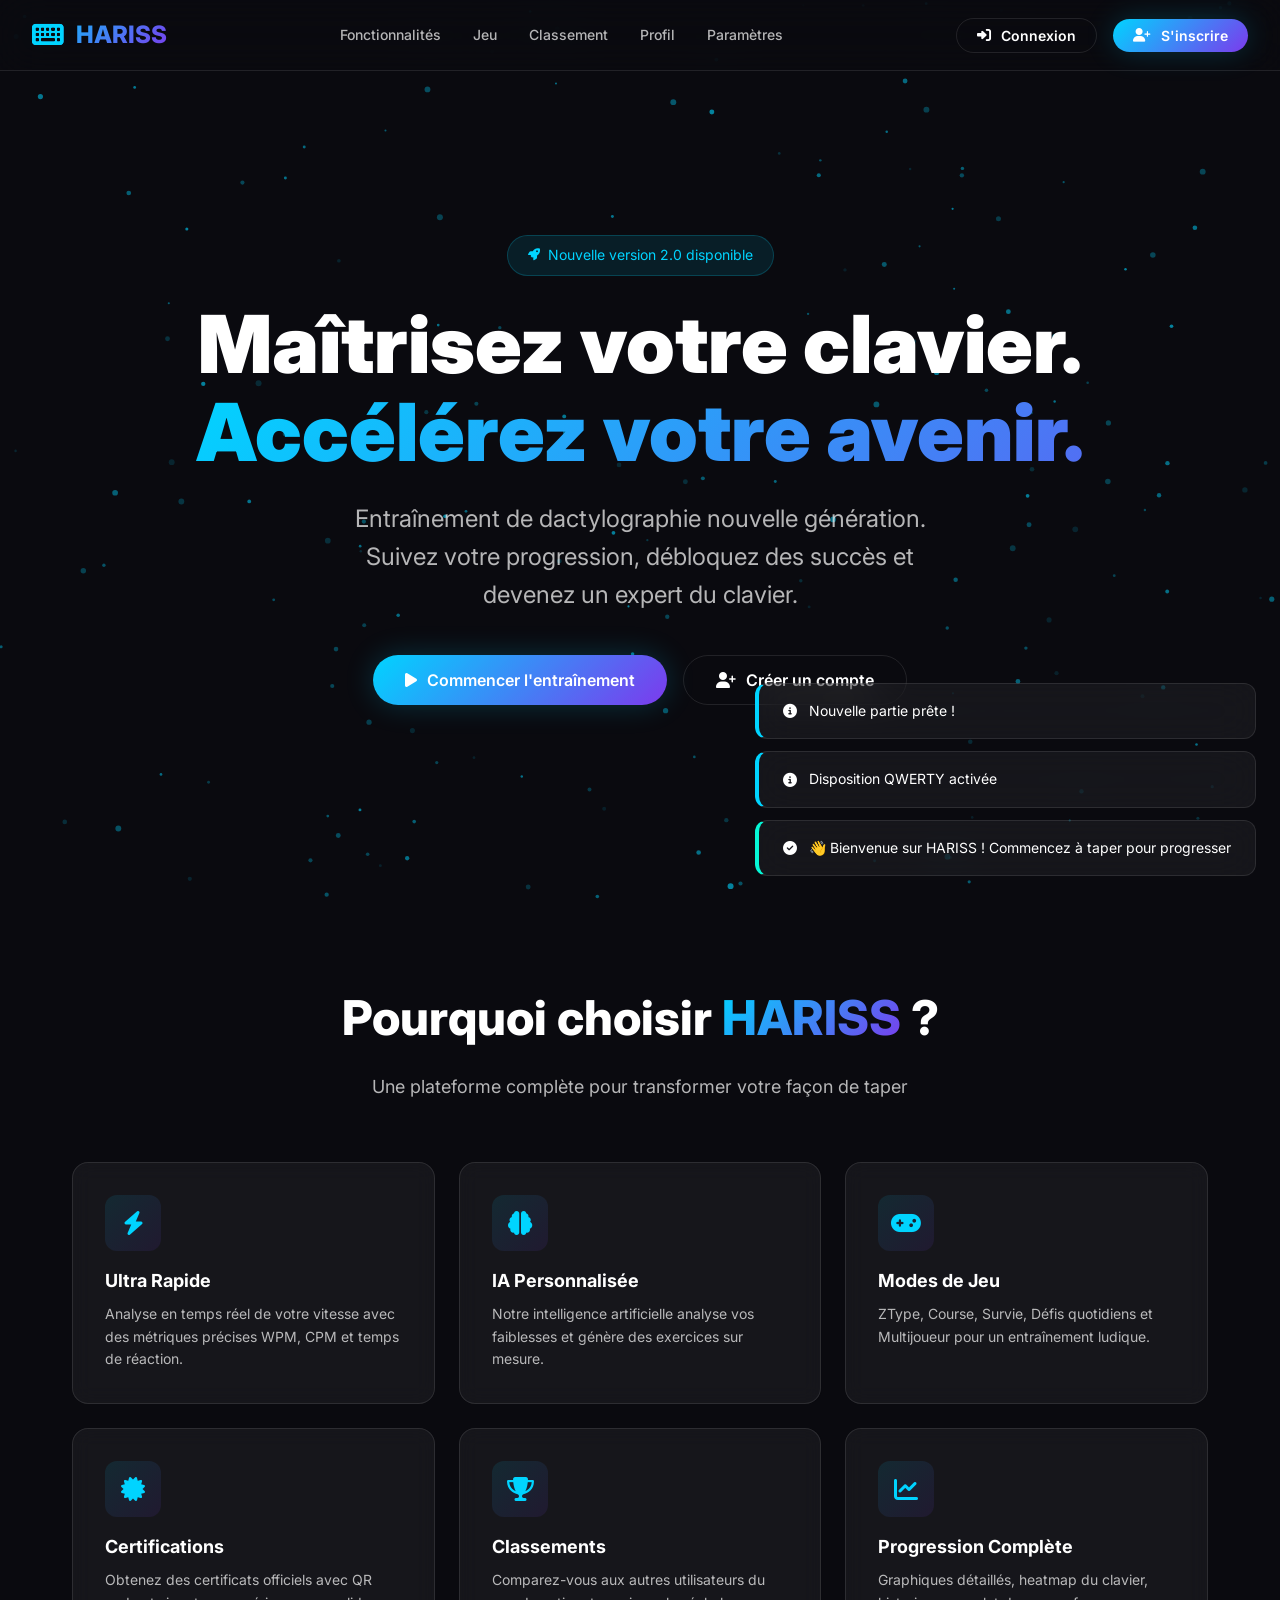
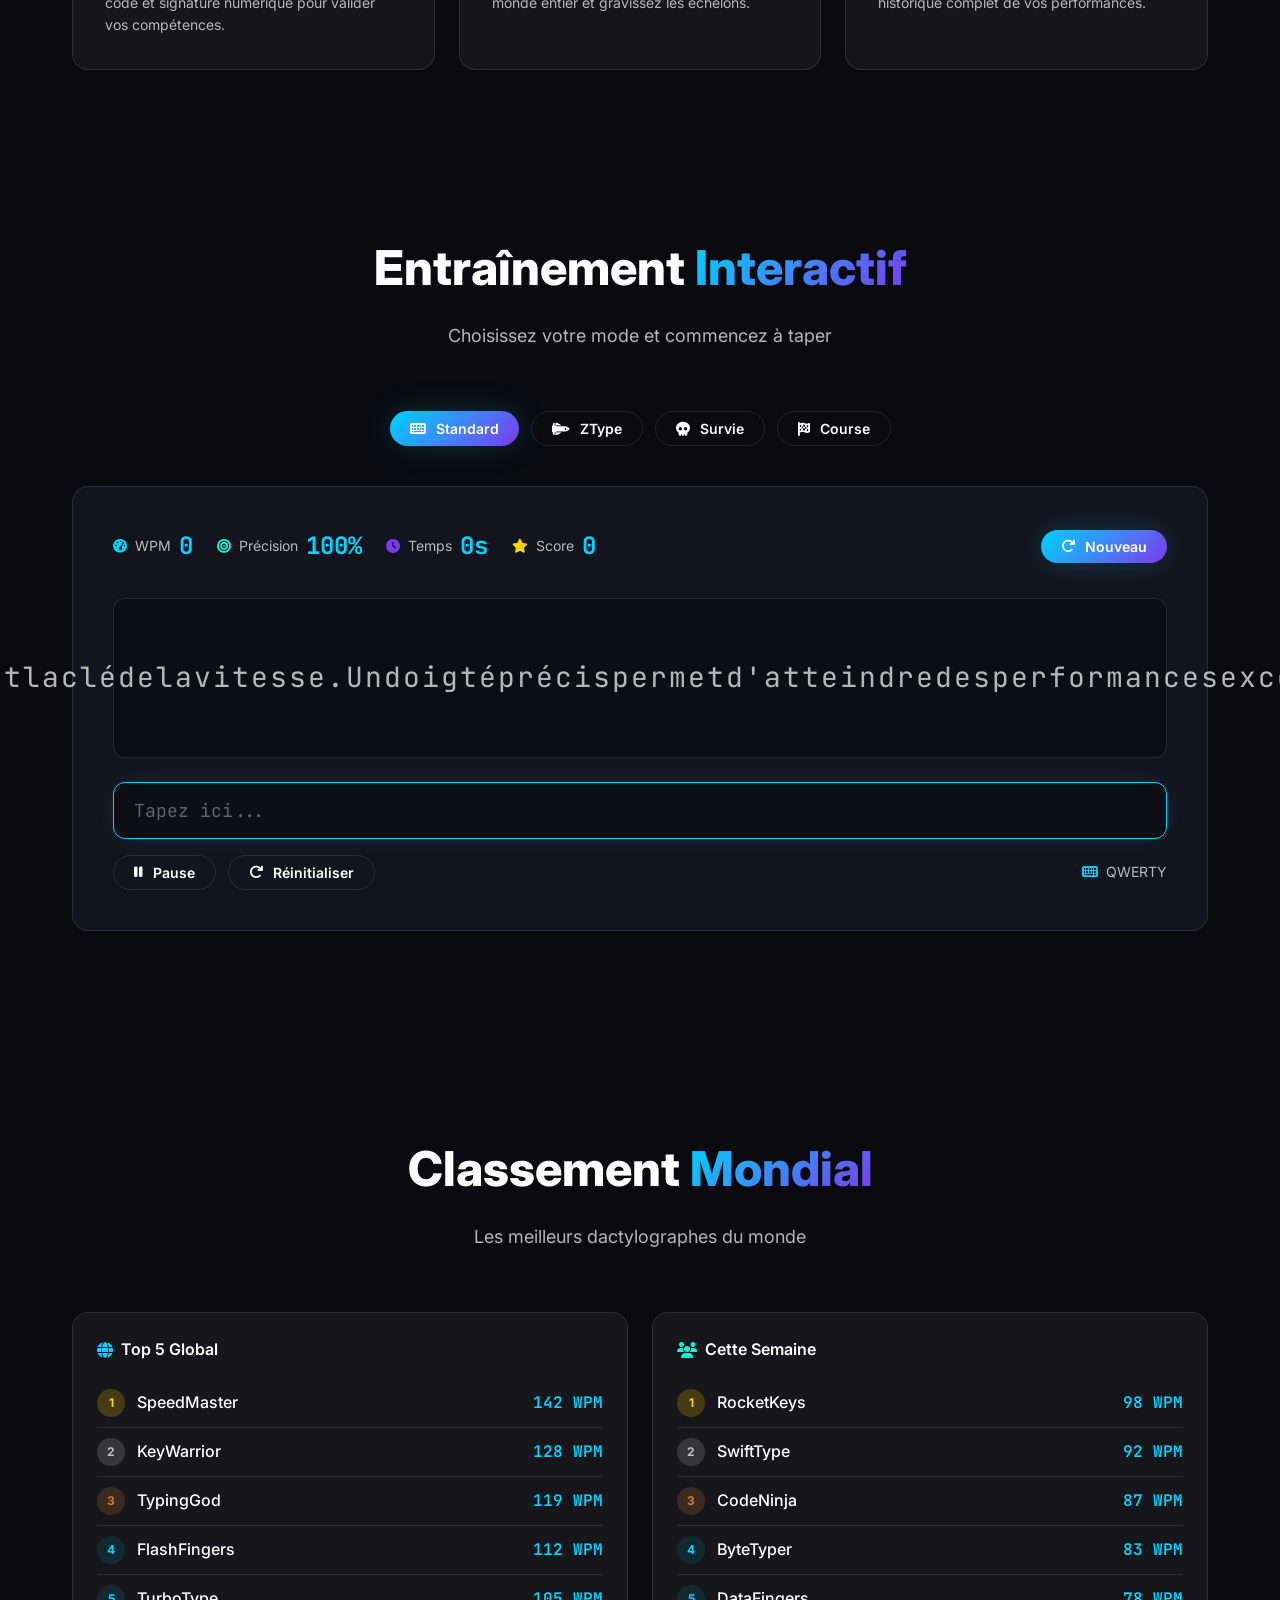
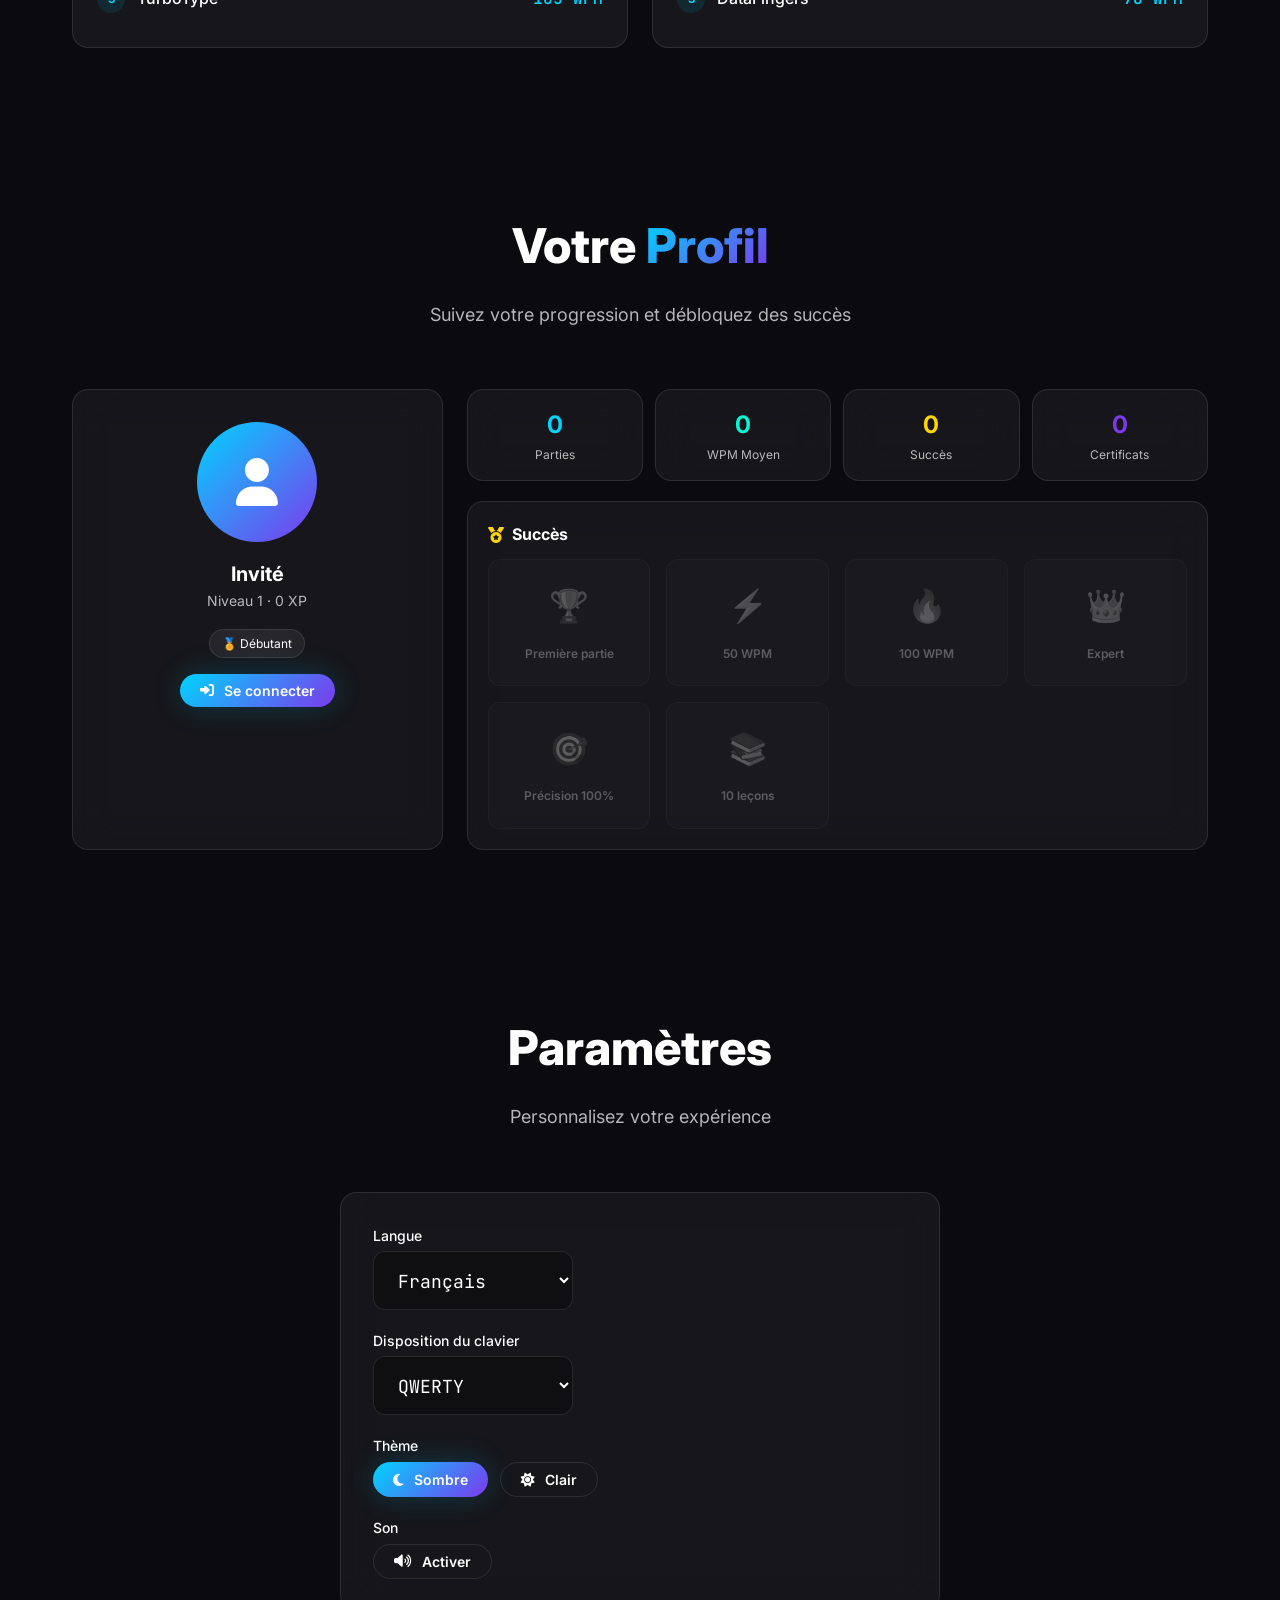
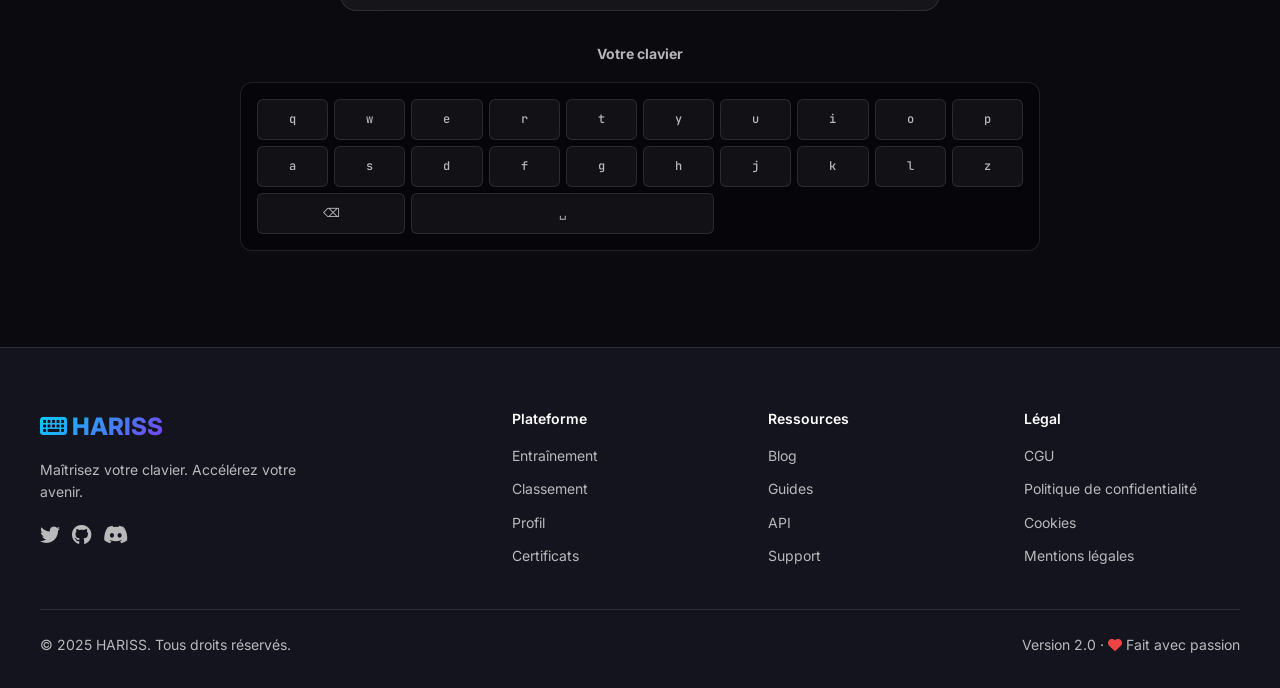
==== index.html @ 57924453 "ajout de mon site" ====
<!DOCTYPE html>
<html lang="fr">
<head>
    <meta charset="UTF-8">
    <meta name="viewport" content="width=device-width, initial-scale=1.0">
    <title>HARISS - Maîtrisez votre clavier</title>

    <!-- Google Fonts -->
    <link rel="preconnect" href="https://fonts.googleapis.com">
    <link rel="preconnect" href="https://fonts.gstatic.com" crossorigin>
    <link href="https://fonts.googleapis.com/css2?family=Inter:wght@300;400;500;600;700;800;900&family=JetBrains+Mono:wght@400;500;600;700&display=swap" rel="stylesheet">

    <!-- Font Awesome -->
    <link rel="stylesheet" href="https://cdnjs.cloudflare.com/ajax/libs/font-awesome/6.5.1/css/all.min.css">

    <style>
        /* ===== CSS VARIABLES ===== */
        :root {
            --primary: #00d4ff;
            --secondary: #7c3aed;
            --accent: #06f7d6;
            --bg-primary: #0a0a0f;
            --bg-secondary: #14141e;
            --bg-glass: rgba(255, 255, 255, 0.05);
            --text-primary: #ffffff;
            --text-secondary: rgba(255, 255, 255, 0.7);
            --border-glass: rgba(255, 255, 255, 0.1);
            --shadow-glow: 0 0 40px rgba(0, 212, 255, 0.15);
            --radius: 16px;
            --transition: all 0.3s cubic-bezier(0.4, 0, 0.2, 1);
        }

        /* ===== RESET & BASE ===== */
        * {
            margin: 0;
            padding: 0;
            box-sizing: border-box;
        }

        html {
            scroll-behavior: smooth;
        }

        body {
            font-family: 'Inter', -apple-system, BlinkMacSystemFont, sans-serif;
            background: var(--bg-primary);
            color: var(--text-primary);
            line-height: 1.6;
            overflow-x: hidden;
            min-height: 100vh;
        }

        ::-webkit-scrollbar {
            width: 8px;
            height: 8px;
        }

        ::-webkit-scrollbar-track {
            background: var(--bg-secondary);
        }

        ::-webkit-scrollbar-thumb {
            background: var(--primary);
            border-radius: 10px;
        }

        ::-webkit-scrollbar-thumb:hover {
            background: var(--secondary);
        }

        a {
            text-decoration: none;
            color: inherit;
        }

        button {
            cursor: pointer;
            font-family: inherit;
            border: none;
            outline: none;
        }

        /* ===== GLASSMORPHISM UTILITY ===== */
        .glass {
            background: var(--bg-glass);
            backdrop-filter: blur(20px);
            -webkit-backdrop-filter: blur(20px);
            border: 1px solid var(--border-glass);
            border-radius: var(--radius);
        }

        .glass-dark {
            background: rgba(10, 10, 15, 0.8);
            backdrop-filter: blur(20px);
            -webkit-backdrop-filter: blur(20px);
            border: 1px solid var(--border-glass);
            border-radius: var(--radius);
        }

        /* ===== BUTTONS ===== */
        .btn-primary {
            display: inline-flex;
            align-items: center;
            gap: 10px;
            padding: 14px 32px;
            background: linear-gradient(135deg, var(--primary), var(--secondary));
            color: white;
            border-radius: 50px;
            font-weight: 600;
            font-size: 16px;
            transition: var(--transition);
            box-shadow: 0 0 30px rgba(0, 212, 255, 0.2);
            position: relative;
            overflow: hidden;
        }

        .btn-primary:hover {
            transform: translateY(-2px) scale(1.02);
            box-shadow: 0 0 50px rgba(0, 212, 255, 0.4);
        }

        .btn-primary::before {
            content: '';
            position: absolute;
            top: 0;
            left: -100%;
            width: 100%;
            height: 100%;
            background: linear-gradient(90deg, transparent, rgba(255, 255, 255, 0.2), transparent);
            transition: 0.5s;
        }

        .btn-primary:hover::before {
            left: 100%;
        }

        .btn-secondary {
            display: inline-flex;
            align-items: center;
            gap: 10px;
            padding: 14px 32px;
            background: transparent;
            color: var(--text-primary);
            border: 1px solid var(--border-glass);
            border-radius: 50px;
            font-weight: 600;
            font-size: 16px;
            transition: var(--transition);
        }

        .btn-secondary:hover {
            background: var(--bg-glass);
            border-color: var(--primary);
            transform: translateY(-2px);
        }

        .btn-small {
            padding: 8px 20px;
            font-size: 14px;
        }

        /* ===== NAVIGATION ===== */
        .navbar {
            position: fixed;
            top: 0;
            left: 0;
            right: 0;
            z-index: 1000;
            padding: 16px 32px;
            background: rgba(10, 10, 15, 0.8);
            backdrop-filter: blur(20px);
            border-bottom: 1px solid var(--border-glass);
            display: flex;
            justify-content: space-between;
            align-items: center;
            transition: var(--transition);
        }

        .navbar.scrolled {
            background: rgba(10, 10, 15, 0.95);
        }

        .nav-logo {
            display: flex;
            align-items: center;
            gap: 12px;
            font-size: 24px;
            font-weight: 800;
            background: linear-gradient(135deg, var(--primary), var(--secondary));
            -webkit-background-clip: text;
            -webkit-text-fill-color: transparent;
        }

        .nav-logo i {
            font-size: 28px;
            -webkit-text-fill-color: var(--primary);
        }

        .nav-links {
            display: flex;
            align-items: center;
            gap: 32px;
            list-style: none;
        }

        .nav-links a {
            color: var(--text-secondary);
            font-weight: 500;
            font-size: 14px;
            transition: var(--transition);
            position: relative;
        }

        .nav-links a:hover {
            color: var(--text-primary);
        }

        .nav-links a::after {
            content: '';
            position: absolute;
            bottom: -4px;
            left: 0;
            width: 0;
            height: 2px;
            background: linear-gradient(90deg, var(--primary), var(--secondary));
            transition: var(--transition);
        }

        .nav-links a:hover::after {
            width: 100%;
        }

        .nav-actions {
            display: flex;
            align-items: center;
            gap: 16px;
        }

        .nav-toggle {
            display: none;
            background: none;
            color: var(--text-primary);
            font-size: 24px;
        }

        /* ===== HERO SECTION ===== */
        .hero {
            min-height: 100vh;
            display: flex;
            align-items: center;
            justify-content: center;
            padding: 120px 32px 80px;
            position: relative;
            overflow: hidden;
        }

        /* Particle Canvas */
        #particleCanvas {
            position: absolute;
            top: 0;
            left: 0;
            width: 100%;
            height: 100%;
            z-index: 0;
            pointer-events: none;
        }

        .hero-content {
            position: relative;
            z-index: 1;
            text-align: center;
            max-width: 900px;
        }

        .hero-badge {
            display: inline-flex;
            align-items: center;
            gap: 8px;
            padding: 8px 20px;
            background: rgba(0, 212, 255, 0.1);
            border: 1px solid rgba(0, 212, 255, 0.2);
            border-radius: 50px;
            font-size: 14px;
            color: var(--primary);
            margin-bottom: 24px;
            animation: fadeInUp 0.8s ease;
        }

        .hero-badge i {
            font-size: 12px;
        }

        .hero-title {
            font-size: clamp(48px, 8vw, 80px);
            font-weight: 900;
            line-height: 1.1;
            margin-bottom: 24px;
            animation: fadeInUp 0.8s ease 0.1s both;
        }

        .hero-title .gradient-text {
            background: linear-gradient(135deg, var(--primary), var(--secondary), var(--accent));
            -webkit-background-clip: text;
            -webkit-text-fill-color: transparent;
            background-size: 300% 300%;
            animation: gradientMove 4s ease infinite;
        }

        .hero-subtitle {
            font-size: clamp(18px, 2vw, 24px);
            color: var(--text-secondary);
            margin-bottom: 40px;
            animation: fadeInUp 0.8s ease 0.2s both;
            max-width: 600px;
            margin-left: auto;
            margin-right: auto;
        }

        .hero-actions {
            display: flex;
            justify-content: center;
            gap: 16px;
            flex-wrap: wrap;
            animation: fadeInUp 0.8s ease 0.3s both;
        }

        /* ===== FEATURES ===== */
        .section {
            padding: 80px 32px;
            max-width: 1200px;
            margin: 0 auto;
        }

        .section-header {
            text-align: center;
            margin-bottom: 60px;
        }

        .section-header h2 {
            font-size: clamp(32px, 4vw, 48px);
            font-weight: 800;
            margin-bottom: 16px;
        }

        .section-header p {
            color: var(--text-secondary);
            font-size: 18px;
            max-width: 600px;
            margin: 0 auto;
        }

        .features-grid {
            display: grid;
            grid-template-columns: repeat(auto-fit, minmax(280px, 1fr));
            gap: 24px;
        }

        .feature-card {
            padding: 32px;
            background: var(--bg-glass);
            backdrop-filter: blur(10px);
            border: 1px solid var(--border-glass);
            border-radius: var(--radius);
            transition: var(--transition);
            position: relative;
            overflow: hidden;
        }

        .feature-card:hover {
            transform: translateY(-8px);
            border-color: var(--primary);
            box-shadow: var(--shadow-glow);
        }

        .feature-card::before {
            content: '';
            position: absolute;
            top: 0;
            left: 0;
            right: 0;
            bottom: 0;
            background: radial-gradient(circle at var(--mouse-x, 50%) var(--mouse-y, 50%), rgba(0, 212, 255, 0.05), transparent 60%);
            opacity: 0;
            transition: opacity 0.5s;
            pointer-events: none;
        }

        .feature-card:hover::before {
            opacity: 1;
        }

        .feature-icon {
            width: 56px;
            height: 56px;
            border-radius: 12px;
            display: flex;
            align-items: center;
            justify-content: center;
            font-size: 24px;
            margin-bottom: 16px;
            background: linear-gradient(135deg, rgba(0, 212, 255, 0.1), rgba(124, 58, 237, 0.1));
            color: var(--primary);
        }

        .feature-card h3 {
            font-size: 18px;
            font-weight: 700;
            margin-bottom: 8px;
        }

        .feature-card p {
            color: var(--text-secondary);
            font-size: 14px;
        }

        /* ===== TYPING GAME ===== */
        .game-container {
            background: var(--bg-secondary);
            border-radius: var(--radius);
            border: 1px solid var(--border-glass);
            padding: 40px;
            margin: 40px 0;
        }

        .game-header {
            display: flex;
            justify-content: space-between;
            align-items: center;
            margin-bottom: 32px;
            flex-wrap: wrap;
            gap: 16px;
        }

        .game-stats {
            display: flex;
            gap: 24px;
            flex-wrap: wrap;
        }

        .game-stat {
            display: flex;
            align-items: center;
            gap: 8px;
            font-size: 14px;
            color: var(--text-secondary);
        }

        .game-stat strong {
            color: var(--text-primary);
            font-size: 20px;
            font-weight: 700;
        }

        .game-stat .stat-value {
            font-family: 'JetBrains Mono', monospace;
            font-size: 24px;
            font-weight: 700;
            color: var(--primary);
        }

        .game-display {
            background: rgba(0, 0, 0, 0.3);
            border-radius: 12px;
            padding: 32px;
            min-height: 160px;
            display: flex;
            align-items: center;
            justify-content: center;
            position: relative;
            margin-bottom: 24px;
            font-family: 'JetBrains Mono', monospace;
            font-size: 28px;
            line-height: 1.8;
            letter-spacing: 2px;
            border: 1px solid var(--border-glass);
        }

        .game-display .char {
            transition: all 0.1s ease;
        }

        .game-display .char.correct {
            color: var(--accent);
        }

        .game-display .char.incorrect {
            color: #ef4444;
            background: rgba(239, 68, 68, 0.2);
            border-radius: 4px;
        }

        .game-display .char.current {
            color: var(--primary);
            border-bottom: 2px solid var(--primary);
            animation: blink 1s infinite;
        }

        .game-display .char.pending {
            color: var(--text-secondary);
        }

        .game-input {
            width: 100%;
            padding: 16px 20px;
            background: rgba(0, 0, 0, 0.3);
            border: 1px solid var(--border-glass);
            border-radius: 12px;
            color: var(--text-primary);
            font-family: 'JetBrains Mono', monospace;
            font-size: 18px;
            outline: none;
            transition: var(--transition);
        }

        .game-input:focus {
            border-color: var(--primary);
            box-shadow: 0 0 30px rgba(0, 212, 255, 0.1);
        }

        .game-input::placeholder {
            color: var(--text-secondary);
            opacity: 0.5;
        }

        .game-controls {
            display: flex;
            gap: 12px;
            margin-top: 16px;
            flex-wrap: wrap;
        }

        /* ===== ZTYPE MODE ===== */
        .ztype-canvas-wrapper {
            position: relative;
            border-radius: var(--radius);
            overflow: hidden;
            background: rgba(0, 0, 0, 0.3);
            border: 1px solid var(--border-glass);
            height: 400px;
        }

        #ztypeCanvas {
            width: 100%;
            height: 100%;
            display: block;
        }

        .ztype-hud {
            position: absolute;
            top: 16px;
            left: 16px;
            right: 16px;
            display: flex;
            justify-content: space-between;
            pointer-events: none;
            z-index: 10;
        }

        .ztype-hud-item {
            background: rgba(0, 0, 0, 0.6);
            backdrop-filter: blur(10px);
            padding: 8px 16px;
            border-radius: 8px;
            font-size: 14px;
            font-weight: 600;
            border: 1px solid var(--border-glass);
        }

        .ztype-hud-item i {
            margin-right: 8px;
            color: var(--primary);
        }

        /* ===== LEADERBOARD ===== */
        .leaderboard {
            display: grid;
            grid-template-columns: 1fr 1fr;
            gap: 24px;
        }

        @media (max-width: 768px) {
            .leaderboard {
                grid-template-columns: 1fr;
            }
        }

        .leaderboard-card {
            padding: 24px;
            background: var(--bg-glass);
            border: 1px solid var(--border-glass);
            border-radius: var(--radius);
        }

        .leaderboard-card h3 {
            font-size: 16px;
            font-weight: 600;
            margin-bottom: 16px;
            display: flex;
            align-items: center;
            gap: 8px;
        }

        .leaderboard-item {
            display: flex;
            align-items: center;
            gap: 12px;
            padding: 10px 0;
            border-bottom: 1px solid var(--border-glass);
        }

        .leaderboard-item:last-child {
            border-bottom: none;
        }

        .leaderboard-rank {
            width: 28px;
            height: 28px;
            border-radius: 50%;
            display: flex;
            align-items: center;
            justify-content: center;
            font-size: 12px;
            font-weight: 700;
            background: rgba(0, 212, 255, 0.1);
            color: var(--primary);
        }

        .leaderboard-rank.gold {
            background: rgba(255, 215, 0, 0.2);
            color: #ffd700;
        }

        .leaderboard-rank.silver {
            background: rgba(192, 192, 192, 0.2);
            color: #c0c0c0;
        }

        .leaderboard-rank.bronze {
            background: rgba(205, 127, 50, 0.2);
            color: #cd7f32;
        }

        .leaderboard-name {
            flex: 1;
            font-weight: 500;
        }

        .leaderboard-score {
            font-family: 'JetBrains Mono', monospace;
            color: var(--primary);
            font-weight: 600;
        }

        /* ===== PROGRESS ===== */
        .progress-ring {
            width: 120px;
            height: 120px;
            border-radius: 50%;
            position: relative;
            display: flex;
            align-items: center;
            justify-content: center;
        }

        .progress-ring svg {
            transform: rotate(-90deg);
        }

        .progress-ring circle {
            fill: none;
            stroke-width: 8;
            stroke-linecap: round;
        }

        .progress-ring .bg {
            stroke: var(--bg-glass);
        }

        .progress-ring .progress {
            stroke: url(#gradient);
            stroke-dasharray: 314;
            stroke-dashoffset: 314;
            transition: stroke-dashoffset 1s ease;
        }

        .progress-ring .center-text {
            position: absolute;
            font-size: 24px;
            font-weight: 700;
        }

        /* ===== ACHIEVEMENTS ===== */
        .achievements-grid {
            display: grid;
            grid-template-columns: repeat(auto-fill, minmax(140px, 1fr));
            gap: 16px;
        }

        .achievement {
            padding: 20px;
            text-align: center;
            background: var(--bg-glass);
            border: 1px solid var(--border-glass);
            border-radius: 12px;
            transition: var(--transition);
        }

        .achievement:hover {
            transform: scale(1.05);
            border-color: var(--primary);
        }

        .achievement .icon {
            font-size: 32px;
            margin-bottom: 8px;
            display: block;
        }

        .achievement .name {
            font-size: 12px;
            font-weight: 600;
        }

        .achievement.locked {
            opacity: 0.3;
            filter: grayscale(1);
        }

        /* ===== FOOTER ===== */
        .footer {
            padding: 60px 32px 32px;
            border-top: 1px solid var(--border-glass);
            background: var(--bg-secondary);
        }

        .footer-content {
            max-width: 1200px;
            margin: 0 auto;
            display: grid;
            grid-template-columns: 2fr 1fr 1fr 1fr;
            gap: 40px;
        }

        .footer-brand .logo {
            font-size: 24px;
            font-weight: 800;
            background: linear-gradient(135deg, var(--primary), var(--secondary));
            -webkit-background-clip: text;
            -webkit-text-fill-color: transparent;
            display: inline-block;
            margin-bottom: 12px;
        }

        .footer-brand p {
            color: var(--text-secondary);
            font-size: 14px;
            max-width: 300px;
        }

        .footer-links h4 {
            font-size: 14px;
            font-weight: 600;
            margin-bottom: 12px;
        }

        .footer-links ul {
            list-style: none;
        }

        .footer-links ul li {
            margin-bottom: 8px;
        }

        .footer-links ul li a {
            color: var(--text-secondary);
            font-size: 14px;
            transition: var(--transition);
        }

        .footer-links ul li a:hover {
            color: var(--text-primary);
        }

        .footer-bottom {
            max-width: 1200px;
            margin: 32px auto 0;
            padding-top: 24px;
            border-top: 1px solid var(--border-glass);
            display: flex;
            justify-content: space-between;
            align-items: center;
            flex-wrap: wrap;
            gap: 16px;
            font-size: 14px;
            color: var(--text-secondary);
        }

        /* ===== TOAST ===== */
        .toast-container {
            position: fixed;
            bottom: 24px;
            right: 24px;
            z-index: 9999;
            display: flex;
            flex-direction: column;
            gap: 12px;
        }

        .toast {
            padding: 16px 24px;
            background: var(--bg-glass);
            backdrop-filter: blur(20px);
            border: 1px solid var(--border-glass);
            border-radius: 12px;
            color: var(--text-primary);
            font-size: 14px;
            animation: slideUp 0.3s ease;
            min-width: 280px;
            display: flex;
            align-items: center;
            gap: 12px;
        }

        .toast.success {
            border-left: 4px solid var(--accent);
        }

        .toast.error {
            border-left: 4px solid #ef4444;
        }

        .toast.info {
            border-left: 4px solid var(--primary);
        }

        /* ===== KEYBOARD ===== */
        .keyboard-visual {
            display: grid;
            grid-template-columns: repeat(10, 1fr);
            gap: 6px;
            max-width: 800px;
            margin: 16px auto;
            padding: 16px;
            background: rgba(0, 0, 0, 0.3);
            border-radius: 12px;
            border: 1px solid var(--border-glass);
        }

        .key {
            padding: 10px 4px;
            text-align: center;
            background: var(--bg-glass);
            border: 1px solid var(--border-glass);
            border-radius: 6px;
            font-size: 12px;
            font-weight: 500;
            transition: var(--transition);
            font-family: 'JetBrains Mono', monospace;
            color: var(--text-secondary);
        }

        .key.active {
            background: rgba(0, 212, 255, 0.2);
            border-color: var(--primary);
            color: var(--text-primary);
            transform: scale(0.95);
        }

        .key.space {
            grid-column: span 4;
        }

        .key.backspace {
            grid-column: span 2;
        }

        /* ===== AUTH MODAL ===== */
        .modal-overlay {
            position: fixed;
            top: 0;
            left: 0;
            right: 0;
            bottom: 0;
            background: rgba(0, 0, 0, 0.8);
            backdrop-filter: blur(10px);
            z-index: 999;
            display: none;
            align-items: center;
            justify-content: center;
            padding: 24px;
        }

        .modal-overlay.active {
            display: flex;
        }

        .modal {
            background: var(--bg-secondary);
            border: 1px solid var(--border-glass);
            border-radius: var(--radius);
            padding: 40px;
            max-width: 440px;
            width: 100%;
            animation: scaleIn 0.3s ease;
        }

        .modal h2 {
            font-size: 24px;
            font-weight: 700;
            margin-bottom: 8px;
        }

        .modal p {
            color: var(--text-secondary);
            font-size: 14px;
            margin-bottom: 24px;
        }

        .modal .form-group {
            margin-bottom: 16px;
        }

        .modal .form-group label {
            display: block;
            font-size: 14px;
            font-weight: 500;
            margin-bottom: 6px;
        }

        .modal .form-group input {
            width: 100%;
            padding: 12px 16px;
            background: rgba(0, 0, 0, 0.3);
            border: 1px solid var(--border-glass);
            border-radius: 8px;
            color: var(--text-primary);
            font-size: 16px;
            transition: var(--transition);
            outline: none;
        }

        .modal .form-group input:focus {
            border-color: var(--primary);
            box-shadow: 0 0 20px rgba(0, 212, 255, 0.1);
        }

        .modal .form-actions {
            display: flex;
            flex-direction: column;
            gap: 12px;
            margin-top: 24px;
        }

        .modal .form-actions .btn-primary {
            width: 100%;
            justify-content: center;
        }

        .modal .form-footer {
            text-align: center;
            margin-top: 16px;
            font-size: 14px;
            color: var(--text-secondary);
        }

        .modal .form-footer a {
            color: var(--primary);
            font-weight: 500;
        }

        .modal .close-btn {
            position: absolute;
            top: 16px;
            right: 16px;
            background: none;
            color: var(--text-secondary);
            font-size: 20px;
            transition: var(--transition);
        }

        .modal .close-btn:hover {
            color: var(--text-primary);
        }

        .modal {
            position: relative;
        }

        /* ===== ANIMATIONS ===== */
        @keyframes fadeInUp {
            from {
                opacity: 0;
                transform: translateY(30px);
            }
            to {
                opacity: 1;
                transform: translateY(0);
            }
        }

        @keyframes fadeIn {
            from {
                opacity: 0;
            }
            to {
                opacity: 1;
            }
        }

        @keyframes slideUp {
            from {
                opacity: 0;
                transform: translateY(20px);
            }
            to {
                opacity: 1;
                transform: translateY(0);
            }
        }

        @keyframes scaleIn {
            from {
                opacity: 0;
                transform: scale(0.9);
            }
            to {
                opacity: 1;
                transform: scale(1);
            }
        }

        @keyframes blink {
            0%,
            100% {
                opacity: 1;
            }
            50% {
                opacity: 0.2;
            }
        }

        @keyframes gradientMove {
            0%,
            100% {
                background-position: 0% 50%;
            }
            50% {
                background-position: 100% 50%;
            }
        }

        @keyframes float {
            0%,
            100% {
                transform: translateY(0);
            }
            50% {
                transform: translateY(-10px);
            }
        }

        /* ===== RESPONSIVE ===== */
        @media (max-width: 1024px) {
            .footer-content {
                grid-template-columns: 1fr 1fr;
            }
        }

        @media (max-width: 768px) {
            .navbar {
                padding: 12px 16px;
            }

            .nav-links {
                display: none;
                flex-direction: column;
                position: absolute;
                top: 100%;
                left: 0;
                right: 0;
                background: var(--bg-secondary);
                padding: 24px;
                border-bottom: 1px solid var(--border-glass);
                gap: 16px;
            }

            .nav-links.open {
                display: flex;
            }

            .nav-toggle {
                display: block;
            }

            .hero {
                padding: 100px 16px 60px;
            }

            .game-container {
                padding: 16px;
            }

            .game-stats {
                gap: 12px;
            }

            .game-display {
                font-size: 20px;
                padding: 20px;
                min-height: 120px;
            }

            .footer-content {
                grid-template-columns: 1fr;
                gap: 24px;
            }

            .footer-bottom {
                flex-direction: column;
                text-align: center;
            }

            .keyboard-visual {
                grid-template-columns: repeat(8, 1fr);
                gap: 4px;
                padding: 8px;
            }

            .key {
                font-size: 10px;
                padding: 6px 2px;
            }

            .leaderboard {
                grid-template-columns: 1fr;
            }

            .ztype-canvas-wrapper {
                height: 300px;
            }
        }

        @media (max-width: 480px) {
            .game-display {
                font-size: 16px;
                padding: 16px;
                min-height: 100px;
            }

            .game-stat strong {
                font-size: 16px;
            }

            .hero-actions .btn-primary,
            .hero-actions .btn-secondary {
                width: 100%;
                justify-content: center;
            }

            .modal {
                padding: 24px;
                margin: 16px;
            }
        }

        /* ===== SCROLL REVEAL ===== */
        .reveal {
            opacity: 0;
            transform: translateY(40px);
            transition: all 0.8s ease;
        }

        .reveal.visible {
            opacity: 1;
            transform: translateY(0);
        }
    </style>
</head>
<body>

    <!-- ===== NAVBAR ===== -->
    <nav class="navbar" id="navbar">
        <a href="#" class="nav-logo">
            <i class="fas fa-keyboard"></i>
            HARISS
        </a>
        <ul class="nav-links" id="navLinks">
            <li><a href="#features">Fonctionnalités</a></li>
            <li><a href="#game">Jeu</a></li>
            <li><a href="#leaderboard">Classement</a></li>
            <li><a href="#profile">Profil</a></li>
            <li><a href="#settings">Paramètres</a></li>
        </ul>
        <div class="nav-actions">
            <button class="btn-secondary btn-small" onclick="openModal('login')">
                <i class="fas fa-sign-in-alt"></i> Connexion
            </button>
            <button class="btn-primary btn-small" onclick="openModal('signup')">
                <i class="fas fa-user-plus"></i> S'inscrire
            </button>
            <button class="nav-toggle" id="navToggle" onclick="toggleNav()">
                <i class="fas fa-bars"></i>
            </button>
        </div>
    </nav>

    <!-- ===== HERO ===== -->
    <section class="hero" id="hero">
        <canvas id="particleCanvas"></canvas>
        <div class="hero-content">
            <div class="hero-badge">
                <i class="fas fa-rocket"></i>
                Nouvelle version 2.0 disponible
            </div>
            <h1 class="hero-title">
                Maîtrisez votre clavier.<br>
                <span class="gradient-text">Accélérez votre avenir.</span>
            </h1>
            <p class="hero-subtitle">
                Entraînement de dactylographie nouvelle génération. Suivez votre progression,
                débloquez des succès et devenez un expert du clavier.
            </p>
            <div class="hero-actions">
                <button class="btn-primary" onclick="document.getElementById('game').scrollIntoView({behavior:'smooth'})">
                    <i class="fas fa-play"></i> Commencer l'entraînement
                </button>
                <button class="btn-secondary" onclick="openModal('signup')">
                    <i class="fas fa-user-plus"></i> Créer un compte
                </button>
            </div>
        </div>
    </section>

    <!-- ===== FEATURES ===== -->
    <section class="section" id="features">
        <div class="section-header reveal">
            <h2>Pourquoi choisir <span style="background:linear-gradient(135deg,var(--primary),var(--secondary));-webkit-background-clip:text;-webkit-text-fill-color:transparent;">HARISS</span> ?</h2>
            <p>Une plateforme complète pour transformer votre façon de taper</p>
        </div>
        <div class="features-grid">
            <div class="feature-card reveal" data-delay="100">
                <div class="feature-icon"><i class="fas fa-bolt"></i></div>
                <h3>Ultra Rapide</h3>
                <p>Analyse en temps réel de votre vitesse avec des métriques précises WPM, CPM et temps de réaction.</p>
            </div>
            <div class="feature-card reveal" data-delay="200">
                <div class="feature-icon"><i class="fas fa-brain"></i></div>
                <h3>IA Personnalisée</h3>
                <p>Notre intelligence artificielle analyse vos faiblesses et génère des exercices sur mesure.</p>
            </div>
            <div class="feature-card reveal" data-delay="300">
                <div class="feature-icon"><i class="fas fa-gamepad"></i></div>
                <h3>Modes de Jeu</h3>
                <p>ZType, Course, Survie, Défis quotidiens et Multijoueur pour un entraînement ludique.</p>
            </div>
            <div class="feature-card reveal" data-delay="400">
                <div class="feature-icon"><i class="fas fa-certificate"></i></div>
                <h3>Certifications</h3>
                <p>Obtenez des certificats officiels avec QR code et signature numérique pour valider vos compétences.</p>
            </div>
            <div class="feature-card reveal" data-delay="500">
                <div class="feature-icon"><i class="fas fa-trophy"></i></div>
                <h3>Classements</h3>
                <p>Comparez-vous aux autres utilisateurs du monde entier et gravissez les échelons.</p>
            </div>
            <div class="feature-card reveal" data-delay="600">
                <div class="feature-icon"><i class="fas fa-chart-line"></i></div>
                <h3>Progression Complète</h3>
                <p>Graphiques détaillés, heatmap du clavier, historique complet de vos performances.</p>
            </div>
        </div>
    </section>

    <!-- ===== GAME SECTION ===== -->
    <section class="section" id="game">
        <div class="section-header reveal">
            <h2>Entraînement <span style="background:linear-gradient(135deg,var(--primary),var(--secondary));-webkit-background-clip:text;-webkit-text-fill-color:transparent;">Interactif</span></h2>
            <p>Choisissez votre mode et commencez à taper</p>
        </div>

        <!-- Game Mode Selector -->
        <div style="display:flex;gap:12px;flex-wrap:wrap;margin-bottom:24px;justify-content:center;">
            <button class="btn-primary btn-small" onclick="switchGameMode('standard')" id="modeStandard">
                <i class="fas fa-keyboard"></i> Standard
            </button>
            <button class="btn-secondary btn-small" onclick="switchGameMode('ztype')" id="modeZtype">
                <i class="fas fa-space-shuttle"></i> ZType
            </button>
            <button class="btn-secondary btn-small" onclick="switchGameMode('survival')" id="modeSurvival">
                <i class="fas fa-skull"></i> Survie
            </button>
            <button class="btn-secondary btn-small" onclick="switchGameMode('race')" id="modeRace">
                <i class="fas fa-flag-checkered"></i> Course
            </button>
        </div>

        <!-- Standard Game -->
        <div class="game-container" id="standardGame">
            <div class="game-header">
                <div class="game-stats">
                    <div class="game-stat">
                        <i class="fas fa-tachometer-alt" style="color:var(--primary);"></i>
                        <span>WPM</span>
                        <strong id="wpmDisplay" class="stat-value">0</strong>
                    </div>
                    <div class="game-stat">
                        <i class="fas fa-bullseye" style="color:var(--accent);"></i>
                        <span>Précision</span>
                        <strong id="accuracyDisplay" class="stat-value">100%</strong>
                    </div>
                    <div class="game-stat">
                        <i class="fas fa-clock" style="color:var(--secondary);"></i>
                        <span>Temps</span>
                        <strong id="timeDisplay" class="stat-value">0s</strong>
                    </div>
                    <div class="game-stat">
                        <i class="fas fa-star" style="color:#ffd700;"></i>
                        <span>Score</span>
                        <strong id="scoreDisplay" class="stat-value">0</strong>
                    </div>
                </div>
                <div>
                    <button class="btn-primary btn-small" onclick="resetGame()">
                        <i class="fas fa-redo"></i> Nouveau
                    </button>
                </div>
            </div>

            <div class="game-display" id="gameDisplay">
                <span style="color:var(--text-secondary);opacity:0.5;">Appuyez sur une touche pour commencer...</span>
            </div>

            <input type="text" class="game-input" id="gameInput" placeholder="Tapez ici..." autofocus>

            <div class="game-controls">
                <button class="btn-secondary btn-small" onclick="togglePause()">
                    <i class="fas fa-pause" id="pauseIcon"></i> Pause
                </button>
                <button class="btn-secondary btn-small" onclick="resetGame()">
                    <i class="fas fa-redo"></i> Réinitialiser
                </button>
                <span style="margin-left:auto;color:var(--text-secondary);font-size:14px;display:flex;align-items:center;">
                    <i class="fas fa-keyboard" style="margin-right:8px;color:var(--primary);"></i>
                    <span id="keyboardLayout">QWERTY</span>
                </span>
            </div>
        </div>

        <!-- ZType Game -->
        <div class="game-container" id="ztypeGame" style="display:none;">
            <div class="ztype-canvas-wrapper">
                <canvas id="ztypeCanvas"></canvas>
                <div class="ztype-hud">
                    <div class="ztype-hud-item">
                        <i class="fas fa-star"></i> Score: <span id="ztypeScore">0</span>
                    </div>
                    <div class="ztype-hud-item">
                        <i class="fas fa-heart" style="color:#ef4444;"></i> Vie: <span id="ztypeLives">3</span>
                    </div>
                    <div class="ztype-hud-item">
                        <i class="fas fa-level-up-alt"></i> Niveau: <span id="ztypeLevel">1</span>
                    </div>
                </div>
            </div>
            <div style="margin-top:16px;display:flex;gap:12px;flex-wrap:wrap;justify-content:center;">
                <button class="btn-primary btn-small" onclick="startZType()">
                    <i class="fas fa-play"></i> Lancer ZType
                </button>
                <button class="btn-secondary btn-small" onclick="stopZType()">
                    <i class="fas fa-stop"></i> Arrêter
                </button>
            </div>
        </div>
    </section>

    <!-- ===== LEADERBOARD ===== -->
    <section class="section" id="leaderboard">
        <div class="section-header reveal">
            <h2>Classement <span style="background:linear-gradient(135deg,var(--primary),var(--secondary));-webkit-background-clip:text;-webkit-text-fill-color:transparent;">Mondial</span></h2>
            <p>Les meilleurs dactylographes du monde</p>
        </div>
        <div class="leaderboard">
            <div class="leaderboard-card reveal">
                <h3><i class="fas fa-globe" style="color:var(--primary);"></i> Top 5 Global</h3>
                <div id="globalLeaderboard"></div>
            </div>
            <div class="leaderboard-card reveal" data-delay="200">
                <h3><i class="fas fa-users" style="color:var(--accent);"></i> Cette Semaine</h3>
                <div id="weeklyLeaderboard"></div>
            </div>
        </div>
    </section>

    <!-- ===== PROFILE ===== -->
    <section class="section" id="profile">
        <div class="section-header reveal">
            <h2>Votre <span style="background:linear-gradient(135deg,var(--primary),var(--secondary));-webkit-background-clip:text;-webkit-text-fill-color:transparent;">Profil</span></h2>
            <p>Suivez votre progression et débloquez des succès</p>
        </div>

        <div style="display:grid;grid-template-columns:1fr 2fr;gap:24px;">
            <div class="glass" style="padding:32px;text-align:center;">
                <div style="width:120px;height:120px;border-radius:50%;background:linear-gradient(135deg,var(--primary),var(--secondary));margin:0 auto 16px;display:flex;align-items:center;justify-content:center;font-size:48px;font-weight:800;color:white;">
                    <i class="fas fa-user"></i>
                </div>
                <h3 style="font-size:20px;font-weight:700;">Invité</h3>
                <p style="color:var(--text-secondary);font-size:14px;">Niveau 1 · 0 XP</p>
                <div style="margin-top:16px;display:flex;gap:12px;justify-content:center;flex-wrap:wrap;">
                    <span class="glass" style="padding:4px 12px;font-size:12px;border-radius:20px;">🏅 Débutant</span>
                </div>
                <div style="margin-top:16px;">
                    <button class="btn-primary btn-small" onclick="openModal('login')">
                        <i class="fas fa-sign-in-alt"></i> Se connecter
                    </button>
                </div>
            </div>

            <div>
                <!-- Stats -->
                <div style="display:grid;grid-template-columns:repeat(auto-fit,minmax(100px,1fr));gap:12px;margin-bottom:20px;">
                    <div class="glass" style="padding:16px;text-align:center;">
                        <div style="font-size:24px;font-weight:700;color:var(--primary);">0</div>
                        <div style="font-size:12px;color:var(--text-secondary);">Parties</div>
                    </div>
                    <div class="glass" style="padding:16px;text-align:center;">
                        <div style="font-size:24px;font-weight:700;color:var(--accent);">0</div>
                        <div style="font-size:12px;color:var(--text-secondary);">WPM Moyen</div>
                    </div>
                    <div class="glass" style="padding:16px;text-align:center;">
                        <div style="font-size:24px;font-weight:700;color:#ffd700;">0</div>
                        <div style="font-size:12px;color:var(--text-secondary);">Succès</div>
                    </div>
                    <div class="glass" style="padding:16px;text-align:center;">
                        <div style="font-size:24px;font-weight:700;color:var(--secondary);">0</div>
                        <div style="font-size:12px;color:var(--text-secondary);">Certificats</div>
                    </div>
                </div>

                <!-- Achievements -->
                <div class="glass" style="padding:20px;">
                    <h4 style="font-size:16px;margin-bottom:12px;display:flex;align-items:center;gap:8px;">
                        <i class="fas fa-medal" style="color:#ffd700;"></i> Succès
                    </h4>
                    <div class="achievements-grid" id="achievementsGrid">
                        <div class="achievement locked">
                            <span class="icon">🏆</span>
                            <span class="name">Première partie</span>
                        </div>
                        <div class="achievement locked">
                            <span class="icon">⚡</span>
                            <span class="name">50 WPM</span>
                        </div>
                        <div class="achievement locked">
                            <span class="icon">🔥</span>
                            <span class="name">100 WPM</span>
                        </div>
                        <div class="achievement locked">
                            <span class="icon">👑</span>
                            <span class="name">Expert</span>
                        </div>
                        <div class="achievement locked">
                            <span class="icon">🎯</span>
                            <span class="name">Précision 100%</span>
                        </div>
                        <div class="achievement locked">
                            <span class="icon">📚</span>
                            <span class="name">10 leçons</span>
                        </div>
                    </div>
                </div>
            </div>
        </div>
    </section>

    <!-- ===== SETTINGS ===== -->
    <section class="section" id="settings">
        <div class="section-header reveal">
            <h2>Paramètres</h2>
            <p>Personnalisez votre expérience</p>
        </div>
        <div class="glass" style="padding:32px;max-width:600px;margin:0 auto;">
            <div style="display:grid;gap:20px;">
                <div>
                    <label style="display:block;font-size:14px;font-weight:500;margin-bottom:4px;">Langue</label>
                    <select class="game-input" style="max-width:200px;" id="languageSelect">
                        <option value="fr">Français</option>
                        <option value="en">English</option>
                        <option value="es">Español</option>
                        <option value="de">Deutsch</option>
                    </select>
                </div>
                <div>
                    <label style="display:block;font-size:14px;font-weight:500;margin-bottom:4px;">Disposition du clavier</label>
                    <select class="game-input" style="max-width:200px;" id="keyboardSelect" onchange="changeKeyboard(this.value)">
                        <option value="azerty">AZERTY</option>
                        <option value="qwerty" selected>QWERTY</option>
                        <option value="qwertz">QWERTZ</option>
                        <option value="dvorak">DVORAK</option>
                    </select>
                </div>
                <div>
                    <label style="display:block;font-size:14px;font-weight:500;margin-bottom:4px;">Thème</label>
                    <div style="display:flex;gap:12px;">
                        <button class="btn-primary btn-small" onclick="setTheme('dark')" id="themeDark">
                            <i class="fas fa-moon"></i> Sombre
                        </button>
                        <button class="btn-secondary btn-small" onclick="setTheme('light')" id="themeLight">
                            <i class="fas fa-sun"></i> Clair
                        </button>
                    </div>
                </div>
                <div>
                    <label style="display:block;font-size:14px;font-weight:500;margin-bottom:4px;">Son</label>
                    <div style="display:flex;gap:12px;flex-wrap:wrap;">
                        <button class="btn-secondary btn-small" onclick="toggleSound()">
                            <i class="fas fa-volume-up" id="soundIcon"></i> Activer
                        </button>
                    </div>
                </div>
            </div>
        </div>

        <!-- Keyboard Visual -->
        <div style="margin-top:32px;">
            <h4 style="text-align:center;font-size:14px;color:var(--text-secondary);margin-bottom:8px;">Votre clavier</h4>
            <div class="keyboard-visual" id="keyboardVisual">
                <div class="key">a</div>
                <div class="key">z</div>
                <div class="key">e</div>
                <div class="key">r</div>
                <div class="key">t</div>
                <div class="key">y</div>
                <div class="key">u</div>
                <div class="key">i</div>
                <div class="key">o</div>
                <div class="key">p</div>
                <div class="key">q</div>
                <div class="key">s</div>
                <div class="key">d</div>
                <div class="key">f</div>
                <div class="key">g</div>
                <div class="key">h</div>
                <div class="key">j</div>
                <div class="key">k</div>
                <div class="key">l</div>
                <div class="key">m</div>
                <div class="key backspace">⌫</div>
                <div class="key space">␣</div>
            </div>
        </div>
    </section>

    <!-- ===== FOOTER ===== -->
    <footer class="footer">
        <div class="footer-content">
            <div class="footer-brand">
                <div class="logo"><i class="fas fa-keyboard"></i> HARISS</div>
                <p>Maîtrisez votre clavier. Accélérez votre avenir.</p>
                <div style="display:flex;gap:12px;margin-top:16px;">
                    <a href="#" style="color:var(--text-secondary);font-size:20px;transition:var(--transition);" onmouseover="this.style.color='var(--primary)'" onmouseout="this.style.color='var(--text-secondary)'"><i class="fab fa-twitter"></i></a>
                    <a href="#" style="color:var(--text-secondary);font-size:20px;transition:var(--transition);" onmouseover="this.style.color='var(--primary)'" onmouseout="this.style.color='var(--text-secondary)'"><i class="fab fa-github"></i></a>
                    <a href="#" style="color:var(--text-secondary);font-size:20px;transition:var(--transition);" onmouseover="this.style.color='var(--primary)'" onmouseout="this.style.color='var(--text-secondary)'"><i class="fab fa-discord"></i></a>
                </div>
            </div>
            <div class="footer-links">
                <h4>Plateforme</h4>
                <ul>
                    <li><a href="#game">Entraînement</a></li>
                    <li><a href="#leaderboard">Classement</a></li>
                    <li><a href="#profile">Profil</a></li>
                    <li><a href="#">Certificats</a></li>
                </ul>
            </div>
            <div class="footer-links">
                <h4>Ressources</h4>
                <ul>
                    <li><a href="#">Blog</a></li>
                    <li><a href="#">Guides</a></li>
                    <li><a href="#">API</a></li>
                    <li><a href="#">Support</a></li>
                </ul>
            </div>
            <div class="footer-links">
                <h4>Légal</h4>
                <ul>
                    <li><a href="#">CGU</a></li>
                    <li><a href="#">Politique de confidentialité</a></li>
                    <li><a href="#">Cookies</a></li>
                    <li><a href="#">Mentions légales</a></li>
                </ul>
            </div>
        </div>
        <div class="footer-bottom">
            <span>© 2025 HARISS. Tous droits réservés.</span>
            <span>Version 2.0 · <i class="fas fa-heart" style="color:#ef4444;"></i> Fait avec passion</span>
        </div>
    </footer>

    <!-- ===== AUTH MODALS ===== -->
    <div class="modal-overlay" id="loginModal">
        <div class="modal">
            <button class="close-btn" onclick="closeModal('loginModal')"><i class="fas fa-times"></i></button>
            <h2>Connexion</h2>
            <p>Connectez-vous pour sauvegarder votre progression</p>
            <form onsubmit="handleLogin(event)">
                <div class="form-group">
                    <label>Email</label>
                    <input type="email" placeholder="exemple@email.com" required>
                </div>
                <div class="form-group">
                    <label>Mot de passe</label>
                    <input type="password" placeholder="••••••••" required>
                </div>
                <div class="form-actions">
                    <button type="submit" class="btn-primary">
                        <i class="fas fa-sign-in-alt"></i> Se connecter
                    </button>
                </div>
                <div class="form-footer">
                    Pas de compte ? <a href="#" onclick="event.preventDefault();closeModal('loginModal');openModal('signup');">S'inscrire</a>
                </div>
                <div class="form-footer">
                    <a href="#" onclick="event.preventDefault();showToast('info','Lien de récupération envoyé par email')">Mot de passe oublié ?</a>
                </div>
            </form>
        </div>
    </div>

    <div class="modal-overlay" id="signupModal">
        <div class="modal">
            <button class="close-btn" onclick="closeModal('signupModal')"><i class="fas fa-times"></i></button>
            <h2>Créer un compte</h2>
            <p>Rejoignez HARISS et commencez votre progression</p>
            <form onsubmit="handleSignup(event)">
                <div class="form-group">
                    <label>Nom d'utilisateur</label>
                    <input type="text" placeholder="Pseudo" required>
                </div>
                <div class="form-group">
                    <label>Email</label>
                    <input type="email" placeholder="exemple@email.com" required>
                </div>
                <div class="form-group">
                    <label>Mot de passe</label>
                    <input type="password" placeholder="•••••••• (min. 8 caractères)" required minlength="8">
                </div>
                <div class="form-actions">
                    <button type="submit" class="btn-primary">
                        <i class="fas fa-user-plus"></i> Créer un compte
                    </button>
                </div>
                <div class="form-footer">
                    Déjà un compte ? <a href="#" onclick="event.preventDefault();closeModal('signupModal');openModal('login');">Se connecter</a>
                </div>
            </form>
        </div>
    </div>

    <!-- ===== TOAST CONTAINER ===== -->
    <div class="toast-container" id="toastContainer"></div>

    <script>
        // ======================================================================
        // HARISS - Main Application
        // ======================================================================

        // ===== STATE =====
        const state = {
            gameActive: false,
            paused: false,
            currentMode: 'standard',
            wpm: 0,
            accuracy: 100,
            score: 0,
            time: 0,
            charIndex: 0,
            text: '',
            errors: 0,
            totalChars: 0,
            startTime: null,
            timerInterval: null,
            soundEnabled: true,
            theme: 'dark',
            keyboard: 'qwerty',
            ztypeRunning: false,
            ztypeWords: [],
            ztypeScore: 0,
            ztypeLives: 3,
            ztypeLevel: 1,
            ztypeAnimFrame: null,
            leaderboardData: [
                { name: 'SpeedMaster', wpm: 142, score: 2850 },
                { name: 'KeyWarrior', wpm: 128, score: 2560 },
                { name: 'TypingGod', wpm: 119, score: 2380 },
                { name: 'FlashFingers', wpm: 112, score: 2240 },
                { name: 'TurboType', wpm: 105, score: 2100 },
            ],
            weeklyData: [
                { name: 'RocketKeys', wpm: 98, score: 1960 },
                { name: 'SwiftType', wpm: 92, score: 1840 },
                { name: 'CodeNinja', wpm: 87, score: 1740 },
                { name: 'ByteTyper', wpm: 83, score: 1660 },
                { name: 'DataFingers', wpm: 78, score: 1560 },
            ]
        };

        // ===== TEXT SAMPLES =====
        const textSamples = [
            "Le clavier est un outil puissant entre les mains d'un expert. Chaque touche est une opportunité de créer quelque chose de nouveau.",
            "La pratique régulière de la dactylographie améliore non seulement votre vitesse mais aussi votre productivité quotidienne.",
            "Dans le monde numérique d'aujourd'hui, maîtriser son clavier est aussi essentiel que de savoir écrire à la main.",
            "Les grands projets commencent par une simple pression de touche. Chaque mot que vous tapez construit votre avenir.",
            "La précision est la clé de la vitesse. Un doigté précis permet d'atteindre des performances exceptionnelles.",
            "HARISS vous accompagne dans votre progression avec des exercices adaptés à votre niveau.",
            "Les champions de la dactylographie ne sont pas nés, ils sont formés par la pratique et la persévérance.",
            "La musique des touches qui claquent rythme votre progression vers l'excellence."
        ];

        // ===== DOM REFS =====
        const $ = (sel) => document.querySelector(sel);
        const $$ = (sel) => document.querySelectorAll(sel);

        const gameDisplay = $('#gameDisplay');
        const gameInput = $('#gameInput');
        const wpmDisplay = $('#wpmDisplay');
        const accuracyDisplay = $('#accuracyDisplay');
        const timeDisplay = $('#timeDisplay');
        const scoreDisplay = $('#scoreDisplay');
        const pauseIcon = $('#pauseIcon');

        // ===== PARTICLES =====
        class ParticleSystem {
            constructor(canvas) {
                this.canvas = canvas;
                this.ctx = canvas.getContext('2d');
                this.particles = [];
                this.resize();
                window.addEventListener('resize', () => this.resize());
                this.animate();
            }

            resize() {
                this.canvas.width = this.canvas.parentElement.offsetWidth || window.innerWidth;
                this.canvas.height = this.canvas.parentElement.offsetHeight || window.innerHeight;
            }

            createParticle() {
                return {
                    x: Math.random() * this.canvas.width,
                    y: Math.random() * this.canvas.height,
                    size: Math.random() * 2 + 1,
                    speedX: (Math.random() - 0.5) * 0.5,
                    speedY: (Math.random() - 0.5) * 0.5,
                    opacity: Math.random() * 0.5 + 0.1,
                };
            }

            init(count = 150) {
                for (let i = 0; i < count; i++) {
                    this.particles.push(this.createParticle());
                }
            }

            animate() {
                this.ctx.clearRect(0, 0, this.canvas.width, this.canvas.height);

                this.particles.forEach(p => {
                    p.x += p.speedX;
                    p.y += p.speedY;

                    if (p.x < 0 || p.x > this.canvas.width) p.speedX *= -1;
                    if (p.y < 0 || p.y > this.canvas.height) p.speedY *= -1;

                    this.ctx.beginPath();
                    this.ctx.arc(p.x, p.y, p.size, 0, Math.PI * 2);
                    this.ctx.fillStyle = `rgba(0, 212, 255, ${p.opacity})`;
                    this.ctx.fill();
                });

                requestAnimationFrame(() => this.animate());
            }
        }

        // Init particles
        const particleCanvas = document.getElementById('particleCanvas');
        if (particleCanvas) {
            const particles = new ParticleSystem(particleCanvas);
            particles.init(180);
        }

        // ===== SCROLL REVEAL =====
        function initScrollReveal() {
            const observer = new IntersectionObserver((entries) => {
                entries.forEach(entry => {
                    if (entry.isIntersecting) {
                        const delay = entry.target.dataset.delay || 0;
                        setTimeout(() => {
                            entry.target.classList.add('visible');
                        }, parseInt(delay));
                    }
                });
            }, { threshold: 0.1 });

            document.querySelectorAll('.reveal').forEach(el => observer.observe(el));
        }

        // ===== NAVBAR =====
        function toggleNav() {
            document.getElementById('navLinks').classList.toggle('open');
        }

        window.addEventListener('scroll', () => {
            const navbar = document.getElementById('navbar');
            if (window.scrollY > 50) {
                navbar.classList.add('scrolled');
            } else {
                navbar.classList.remove('scrolled');
            }
        });

        // ===== MODALS =====
        function openModal(type) {
            if (type === 'login') {
                document.getElementById('loginModal').classList.add('active');
            } else if (type === 'signup') {
                document.getElementById('signupModal').classList.add('active');
            }
        }

        function closeModal(id) {
            document.getElementById(id).classList.remove('active');
        }

        document.querySelectorAll('.modal-overlay').forEach(overlay => {
            overlay.addEventListener('click', (e) => {
                if (e.target === overlay) {
                    overlay.classList.remove('active');
                }
            });
        });

        // ===== TOAST =====
        function showToast(type, message) {
            const container = document.getElementById('toastContainer');
            const toast = document.createElement('div');
            toast.className = `toast ${type}`;
            const icons = {
                success: 'fa-check-circle',
                error: 'fa-exclamation-circle',
                info: 'fa-info-circle'
            };
            toast.innerHTML = `<i class="fas ${icons[type] || icons.info}"></i> ${message}`;
            container.appendChild(toast);
            setTimeout(() => {
                toast.style.opacity = '0';
                toast.style.transform = 'translateX(100px)';
                setTimeout(() => toast.remove(), 300);
            }, 3000);
        }

        // ===== AUTH HANDLERS =====
        function handleLogin(e) {
            e.preventDefault();
            showToast('success', 'Connexion réussie ! Bienvenue sur HARISS');
            closeModal('loginModal');
        }

        function handleSignup(e) {
            e.preventDefault();
            showToast('success', 'Compte créé avec succès ! Vérifiez votre email');
            closeModal('signupModal');
        }

        // ===== GAME ENGINE =====
        function getRandomText() {
            return textSamples[Math.floor(Math.random() * textSamples.length)];
        }

        function resetGame() {
            if (state.timerInterval) {
                clearInterval(state.timerInterval);
                state.timerInterval = null;
            }
            state.gameActive = false;
            state.paused = false;
            state.charIndex = 0;
            state.wpm = 0;
            state.accuracy = 100;
            state.score = 0;
            state.time = 0;
            state.errors = 0;
            state.totalChars = 0;
            state.startTime = null;
            state.text = getRandomText();

            renderText();
            updateStats();
            gameInput.value = '';
            gameInput.focus();
            pauseIcon.className = 'fas fa-pause';
            showToast('info', 'Nouvelle partie prête !');
        }

        function renderText() {
            let html = '';
            for (let i = 0; i < state.text.length; i++) {
                let cls = 'char';
                if (i === state.charIndex) cls += ' current';
                else if (i < state.charIndex) cls += ' correct';
                else cls += ' pending';
                html += `<span class="${cls}">${state.text[i]}</span>`;
            }
            gameDisplay.innerHTML = html;
        }

        function updateStats() {
            wpmDisplay.textContent = Math.round(state.wpm);
            accuracyDisplay.textContent = state.totalChars > 0 ?
                Math.round((1 - state.errors / state.totalChars) * 100) + '%' :
                '100%';
            timeDisplay.textContent = state.time + 's';
            scoreDisplay.textContent = state.score;
        }

        function startTimer() {
            if (state.timerInterval) return;
            state.startTime = Date.now();
            state.timerInterval = setInterval(() => {
                if (!state.paused && state.gameActive) {
                    state.time = Math.floor((Date.now() - state.startTime) / 1000);

                    // Calculate WPM
                    const charsTyped = state.charIndex;
                    const minutes = state.time / 60;
                    const words = charsTyped / 5;
                    state.wpm = minutes > 0 ? words / minutes : 0;

                    updateStats();
                }
            }, 100);
        }

        function handleKeyPress(e) {
            const key = e.key;

            // Prevent default for special keys
            if (key === 'Enter' || key === 'Tab' || key === 'Escape') {
                e.preventDefault();
                return;
            }

            // Start game on first key press
            if (!state.gameActive && !state.paused) {
                state.gameActive = true;
                state.startTime = Date.now();
                startTimer();
                showToast('info', 'Go ! Tapez le texte ci-dessus');
            }

            if (state.paused || !state.gameActive) return;
            if (state.charIndex >= state.text.length) return;

            const expectedChar = state.text[state.charIndex];
            const isCorrect = key === expectedChar;

            // Update keyboard visual
            highlightKey(key);

            if (isCorrect) {
                state.charIndex++;
                state.totalChars++;
                state.score += 10;
                // Bonus for accuracy
                if (state.errors === 0) state.score += 5;

                // Check if completed
                if (state.charIndex === state.text.length) {
                    state.gameActive = false;
                    if (state.timerInterval) {
                        clearInterval(state.timerInterval);
                        state.timerInterval = null;
                    }
                    showToast('success',
                        `🎉 Terminé ! ${Math.round(state.wpm)} WPM, ${accuracyDisplay.textContent} précision`);
                }
            } else {
                state.errors++;
                state.totalChars++;
                // Visual feedback
                const chars = gameDisplay.querySelectorAll('.char');
                if (chars[state.charIndex]) {
                    chars[state.charIndex].classList.remove('current');
                    chars[state.charIndex].classList.add('incorrect');
                }
                if (state.soundEnabled) {
                    playSound('error');
                }
                // Penalty
                state.score = Math.max(0, state.score - 5);
            }

            renderText();
            updateStats();

            // Scroll to current char if needed
            const currentChar = gameDisplay.querySelector('.char.current');
            if (currentChar) {
                currentChar.scrollIntoView({ block: 'nearest', behavior: 'smooth' });
            }
        }

        function highlightKey(key) {
            const keys = document.querySelectorAll('.key');
            keys.forEach(k => k.classList.remove('active'));
            const target = Array.from(keys).find(k =>
                k.textContent.toLowerCase() === key.toLowerCase() ||
                (key === ' ' && k.classList.contains('space')) ||
                (key === 'Backspace' && k.classList.contains('backspace'))
            );
            if (target) target.classList.add('active');
            setTimeout(() => target?.classList.remove('active'), 200);
        }

        function togglePause() {
            if (!state.gameActive) return;
            state.paused = !state.paused;
            pauseIcon.className = state.paused ? 'fas fa-play' : 'fas fa-pause';
            if (state.paused) {
                showToast('info', '⏸️ Pause');
                if (state.timerInterval) {
                    clearInterval(state.timerInterval);
                    state.timerInterval = null;
                }
            } else {
                state.startTime = Date.now() - state.time * 1000;
                startTimer();
                showToast('info', '▶️ Reprise');
                gameInput.focus();
            }
        }

        // ===== GAME MODES =====
        function switchGameMode(mode) {
            state.currentMode = mode;
            // Hide all game containers
            document.getElementById('standardGame').style.display = 'none';
            document.getElementById('ztypeGame').style.display = 'none';

            if (mode === 'standard') {
                document.getElementById('standardGame').style.display = 'block';
                document.getElementById('modeStandard').className = 'btn-primary btn-small';
                document.getElementById('modeZtype').className = 'btn-secondary btn-small';
                document.getElementById('modeSurvival').className = 'btn-secondary btn-small';
                document.getElementById('modeRace').className = 'btn-secondary btn-small';
                resetGame();
            } else if (mode === 'ztype') {
                document.getElementById('ztypeGame').style.display = 'block';
                document.getElementById('modeStandard').className = 'btn-secondary btn-small';
                document.getElementById('modeZtype').className = 'btn-primary btn-small';
                document.getElementById('modeSurvival').className = 'btn-secondary btn-small';
                document.getElementById('modeRace').className = 'btn-secondary btn-small';
                initZTypeCanvas();
            } else {
                showToast('info', `Mode ${mode} en développement`);
            }
        }

        // ===== ZTYPE ENGINE =====
        let ztypeCanvas = null;
        let ztypeCtx = null;

        function initZTypeCanvas() {
            const canvas = document.getElementById('ztypeCanvas');
            const wrapper = canvas.parentElement;
            canvas.width = wrapper.offsetWidth || 800;
            canvas.height = wrapper.offsetHeight || 400;
            ztypeCanvas = canvas;
            ztypeCtx = canvas.getContext('2d');
            state.ztypeWords = [];
            state.ztypeScore = 0;
            state.ztypeLives = 3;
            state.ztypeLevel = 1;
            document.getElementById('ztypeScore').textContent = '0';
            document.getElementById('ztypeLives').textContent = '3';
            document.getElementById('ztypeLevel').textContent = '1';
            drawZType();
        }

        const ztypeWordList = [
            'code', 'speed', 'type', 'fast', 'key', 'board', 'race', 'win',
            'skill', 'learn', 'grow', 'focus', 'mind', 'flow', 'zen', 'pro',
            'elite', 'star', 'fire', 'jump', 'run', 'fly', 'glow', 'shine'
        ];

        function spawnZTypeWord() {
            const word = ztypeWordList[Math.floor(Math.random() * ztypeWordList.length)];
            state.ztypeWords.push({
                text: word,
                x: Math.random() * (ztypeCanvas.width - 100) + 50,
                y: -20,
                speed: 0.5 + state.ztypeLevel * 0.1,
                typed: '',
                completed: false
            });
        }

        function drawZType() {
            if (!ztypeCtx) return;
            ztypeCtx.clearRect(0, 0, ztypeCanvas.width, ztypeCanvas.height);

            // Background
            const gradient = ztypeCtx.createRadialGradient(
                ztypeCanvas.width / 2, ztypeCanvas.height / 2, 0,
                ztypeCanvas.width / 2, ztypeCanvas.height / 2, ztypeCanvas.width / 2
            );
            gradient.addColorStop(0, 'rgba(0, 212, 255, 0.05)');
            gradient.addColorStop(1, 'transparent');
            ztypeCtx.fillStyle = gradient;
            ztypeCtx.fillRect(0, 0, ztypeCanvas.width, ztypeCanvas.height);

            // Grid lines
            ztypeCtx.strokeStyle = 'rgba(255,255,255,0.03)';
            ztypeCtx.lineWidth = 1;
            for (let i = 0; i < ztypeCanvas.height; i += 40) {
                ztypeCtx.beginPath();
                ztypeCtx.moveTo(0, i);
                ztypeCtx.lineTo(ztypeCanvas.width, i);
                ztypeCtx.stroke();
            }

            // Draw words
            state.ztypeWords.forEach((word, index) => {
                if (word.completed) return;

                // Update position
                word.y += word.speed;

                // Check if word reached bottom
                if (word.y > ztypeCanvas.height - 30) {
                    state.ztypeLives--;
                    document.getElementById('ztypeLives').textContent = state.ztypeLives;
                    word.completed = true;
                    if (state.ztypeLives <= 0) {
                        showToast('error', '💀 Game Over ! Score: ' + state.ztypeScore);
                        stopZType();
                        return;
                    }
                    return;
                }

                // Draw word
                const fontSize = Math.min(28, 20 + state.ztypeLevel * 2);
                ztypeCtx.font = `600 ${fontSize}px 'JetBrains Mono', monospace`;
                const metrics = ztypeCtx.measureText(word.text);
                const textWidth = metrics.width;

                // Glow
                ztypeCtx.shadowColor = 'rgba(0, 212, 255, 0.3)';
                ztypeCtx.shadowBlur = 20;

                // Draw each character
                let xPos = word.x - textWidth / 2;
                for (let i = 0; i < word.text.length; i++) {
                    const char = word.text[i];
                    const isTyped = i < word.typed.length;
                    const isCorrect = isTyped && word.typed[i] === char;

                    ztypeCtx.fillStyle = isTyped ?
                        (isCorrect ? '#06f7d6' : '#ef4444') :
                        'rgba(255,255,255,0.8)';
                    ztypeCtx.fillText(char, xPos, word.y);

                    // Underline for current char
                    if (i === word.typed.length) {
                        ztypeCtx.shadowBlur = 0;
                        ztypeCtx.strokeStyle = 'rgba(0, 212, 255, 0.5)';
                        ztypeCtx.lineWidth = 2;
                        ztypeCtx.beginPath();
                        ztypeCtx.moveTo(xPos, word.y + 4);
                        ztypeCtx.lineTo(xPos + ztypeCtx.measureText(char).width, word.y + 4);
                        ztypeCtx.stroke();
                    }

                    xPos += ztypeCtx.measureText(char).width;
                }

                ztypeCtx.shadowBlur = 0;
            });

            // Remove completed words
            state.ztypeWords = state.ztypeWords.filter(w => !w.completed);

            if (state.ztypeRunning) {
                state.ztypeAnimFrame = requestAnimationFrame(drawZType);
            }
        }

        function handleZTypeInput(e) {
            if (!state.ztypeRunning) return;
            const key = e.key;
            if (key.length !== 1 && key !== 'Backspace' && key !== 'Enter') return;

            // Find active word (closest to bottom)
            let activeWord = null;
            let maxY = -Infinity;
            state.ztypeWords.forEach(w => {
                if (!w.completed && w.y > maxY) {
                    maxY = w.y;
                    activeWord = w;
                }
            });

            if (!activeWord) return;

            if (key === 'Backspace') {
                activeWord.typed = activeWord.typed.slice(0, -1);
                e.preventDefault();
                return;
            }

            if (key === 'Enter') {
                e.preventDefault();
                return;
            }

            const expectedChar = activeWord.text[activeWord.typed.length];
            if (key === expectedChar) {
                activeWord.typed += key;
                state.ztypeScore += 10 + state.ztypeLevel * 2;
                document.getElementById('ztypeScore').textContent = state.ztypeScore;

                // Check if word is complete
                if (activeWord.typed === activeWord.text) {
                    activeWord.completed = true;
                    state.ztypeScore += 50;
                    document.getElementById('ztypeScore').textContent = state.ztypeScore;

                    // Level up every 5 words
                    const completed = state.ztypeWords.filter(w => w.completed).length;
                    if (completed % 5 === 0) {
                        state.ztypeLevel++;
                        document.getElementById('ztypeLevel').textContent = state.ztypeLevel;
                        showToast('success', `⬆️ Niveau ${state.ztypeLevel} !`);
                    }
                }
            } else {
                // Wrong key - small penalty
                state.ztypeScore = Math.max(0, state.ztypeScore - 5);
                document.getElementById('ztypeScore').textContent = state.ztypeScore;
                if (state.soundEnabled) playSound('error');
            }

            e.preventDefault();
        }

        function startZType() {
            if (state.ztypeRunning) return;
            state.ztypeRunning = true;
            state.ztypeWords = [];
            state.ztypeScore = 0;
            state.ztypeLives = 3;
            state.ztypeLevel = 1;
            document.getElementById('ztypeScore').textContent = '0';
            document.getElementById('ztypeLives').textContent = '3';
            document.getElementById('ztypeLevel').textContent = '1';
            showToast('success', '🚀 ZType lancé ! Tapez les mots qui tombent');

            // Spawn initial words
            for (let i = 0; i < 3; i++) {
                setTimeout(() => spawnZTypeWord(), i * 500);
            }

            // Spawn words periodically
            state.ztypeSpawnInterval = setInterval(() => {
                if (state.ztypeRunning && state.ztypeWords.length < 10) {
                    spawnZTypeWord();
                }
            }, 1000);

            document.addEventListener('keydown', handleZTypeInput);
            drawZType();
        }

        function stopZType() {
            state.ztypeRunning = false;
            if (state.ztypeSpawnInterval) {
                clearInterval(state.ztypeSpawnInterval);
                state.ztypeSpawnInterval = null;
            }
            if (state.ztypeAnimFrame) {
                cancelAnimationFrame(state.ztypeAnimFrame);
                state.ztypeAnimFrame = null;
            }
            document.removeEventListener('keydown', handleZTypeInput);
            showToast('info', '⏹️ ZType arrêté');
        }

        // ===== SOUND =====
        function playSound(type) {
            try {
                const audioCtx = new(window.AudioContext || window.webkitAudioContext)();
                const oscillator = audioCtx.createOscillator();
                const gainNode = audioCtx.createGain();
                oscillator.connect(gainNode);
                gainNode.connect(audioCtx.destination);

                if (type === 'error') {
                    oscillator.frequency.setValueAtTime(200, audioCtx.currentTime);
                    oscillator.frequency.exponentialRampToValueAtTime(100, audioCtx.currentTime + 0.1);
                    gainNode.gain.setValueAtTime(0.3, audioCtx.currentTime);
                    gainNode.gain.exponentialRampToValueAtTime(0.01, audioCtx.currentTime + 0.15);
                    oscillator.start(audioCtx.currentTime);
                    oscillator.stop(audioCtx.currentTime + 0.15);
                } else {
                    oscillator.frequency.setValueAtTime(800, audioCtx.currentTime);
                    oscillator.frequency.exponentialRampToValueAtTime(1200, audioCtx.currentTime + 0.05);
                    gainNode.gain.setValueAtTime(0.2, audioCtx.currentTime);
                    gainNode.gain.exponentialRampToValueAtTime(0.01, audioCtx.currentTime + 0.1);
                    oscillator.start(audioCtx.currentTime);
                    oscillator.stop(audioCtx.currentTime + 0.1);
                }
            } catch (e) {
                // Silent fail if AudioContext not available
            }
        }

        function toggleSound() {
            state.soundEnabled = !state.soundEnabled;
            document.getElementById('soundIcon').className = state.soundEnabled ? 'fas fa-volume-up' : 'fas fa-volume-mute';
            showToast('info', state.soundEnabled ? '🔊 Son activé' : '🔇 Son désactivé');
        }

        // ===== SETTINGS =====
        function setTheme(theme) {
            state.theme = theme;
            if (theme === 'light') {
                document.documentElement.style.setProperty('--bg-primary', '#f5f5fa');
                document.documentElement.style.setProperty('--bg-secondary', '#ffffff');
                document.documentElement.style.setProperty('--text-primary', '#1a1a2e');
                document.documentElement.style.setProperty('--text-secondary', 'rgba(26,26,46,0.7)');
                document.documentElement.style.setProperty('--bg-glass', 'rgba(0,0,0,0.05)');
                document.documentElement.style.setProperty('--border-glass', 'rgba(0,0,0,0.1)');
                document.getElementById('themeDark').className = 'btn-secondary btn-small';
                document.getElementById('themeLight').className = 'btn-primary btn-small';
            } else {
                document.documentElement.style.setProperty('--bg-primary', '#0a0a0f');
                document.documentElement.style.setProperty('--bg-secondary', '#14141e');
                document.documentElement.style.setProperty('--text-primary', '#ffffff');
                document.documentElement.style.setProperty('--text-secondary', 'rgba(255,255,255,0.7)');
                document.documentElement.style.setProperty('--bg-glass', 'rgba(255,255,255,0.05)');
                document.documentElement.style.setProperty('--border-glass', 'rgba(255,255,255,0.1)');
                document.getElementById('themeDark').className = 'btn-primary btn-small';
                document.getElementById('themeLight').className = 'btn-secondary btn-small';
            }
            showToast('info', `Thème ${theme === 'light' ? 'clair' : 'sombre'} activé`);
        }

        function changeKeyboard(layout) {
            state.keyboard = layout;
            document.getElementById('keyboardLayout').textContent = layout.toUpperCase();
            // Update keyboard visual
            const layouts = {
                qwerty: ['q', 'w', 'e', 'r', 't', 'y', 'u', 'i', 'o', 'p',
                    'a', 's', 'd', 'f', 'g', 'h', 'j', 'k', 'l',
                    'z', 'x', 'c', 'v', 'b', 'n', 'm'
                ],
                azerty: ['a', 'z', 'e', 'r', 't', 'y', 'u', 'i', 'o', 'p',
                    'q', 's', 'd', 'f', 'g', 'h', 'j', 'k', 'l', 'm',
                    'w', 'x', 'c', 'v', 'b', 'n'
                ],
                qwertz: ['q', 'w', 'e', 'r', 't', 'z', 'u', 'i', 'o', 'p',
                    'a', 's', 'd', 'f', 'g', 'h', 'j', 'k', 'l',
                    'y', 'x', 'c', 'v', 'b', 'n', 'm'
                ],
                dvorak: ['\'', ',', '.', 'p', 'y', 'f', 'g', 'c', 'r', 'l',
                    'a', 'o', 'e', 'u', 'i', 'd', 'h', 't', 'n', 's',
                    ';', 'q', 'j', 'k', 'x', 'b', 'm', 'w', 'v', 'z'
                ]
            };

            const keys = layouts[layout] || layouts.qwerty;
            const keyElements = document.querySelectorAll('.key:not(.space):not(.backspace)');
            keyElements.forEach((el, i) => {
                if (i < keys.length) el.textContent = keys[i];
            });
            showToast('info', `Disposition ${layout.toUpperCase()} activée`);
        }

        // ===== LEADERBOARD =====
        function renderLeaderboard() {
            const globalEl = document.getElementById('globalLeaderboard');
            const weeklyEl = document.getElementById('weeklyLeaderboard');

            const render = (data, container) => {
                container.innerHTML = data.map((item, i) => {
                    let rankClass = '';
                    if (i === 0) rankClass = 'gold';
                    else if (i === 1) rankClass = 'silver';
                    else if (i === 2) rankClass = 'bronze';
                    return `
                        <div class="leaderboard-item">
                            <div class="leaderboard-rank ${rankClass}">${i + 1}</div>
                            <span class="leaderboard-name">${item.name}</span>
                            <span class="leaderboard-score">${item.wpm} WPM</span>
                        </div>
                    `;
                }).join('');
            };

            render(state.leaderboardData, globalEl);
            render(state.weeklyData, weeklyEl);
        }

        // ===== KEYBOARD SHORTCUTS =====
        document.addEventListener('keydown', (e) => {
            if (e.key === 'Escape') {
                document.querySelectorAll('.modal-overlay.active').forEach(m => m.classList.remove('active'));
            }
            if (e.key === ' ' && document.activeElement === document.body) {
                e.preventDefault();
                gameInput.focus();
            }
        });

        // ===== INIT =====
        document.addEventListener('DOMContentLoaded', () => {
            // Initialize game
            resetGame();

            // Input events
            gameInput.addEventListener('input', (e) => {
                // Handle paste prevention
                if (e.inputType === 'insertFromPaste') {
                    gameInput.value = '';
                    showToast('error', 'Le collage n\'est pas autorisé');
                    return;
                }

                const lastChar = gameInput.value.slice(-1);
                if (lastChar) {
                    handleKeyPress({ key: lastChar, preventDefault: () => {} });
                }
                // Keep input clean - only allow single char at a time
                gameInput.value = '';
            });

            // Prevent keyboard shortcuts
            gameInput.addEventListener('keydown', (e) => {
                if (e.key === 'Control' || e.key === 'Meta' || e.key === 'Alt') {
                    e.preventDefault();
                }
            });

            // Global keyboard shortcut for game
            document.addEventListener('keydown', (e) => {
                if (e.key === 'Escape') {
                    if (state.gameActive) togglePause();
                }
                if (e.key === 'r' && e.ctrlKey) {
                    e.preventDefault();
                    resetGame();
                }
                if (e.key === 'Enter' && !state.gameActive && state.currentMode === 'standard') {
                    resetGame();
                    gameInput.focus();
                }
            });

            // Click on game display to focus input
            gameDisplay.addEventListener('click', () => gameInput.focus());

            // Resize handlers
            window.addEventListener('resize', () => {
                if (state.currentMode === 'ztype' && ztypeCanvas) {
                    const wrapper = ztypeCanvas.parentElement;
                    ztypeCanvas.width = wrapper.offsetWidth || 800;
                    ztypeCanvas.height = wrapper.offsetHeight || 400;
                }
            });

            // Init scroll reveal
            initScrollReveal();

            // Render leaderboard
            renderLeaderboard();

            // Init keyboard visual
            changeKeyboard('qwerty');

            // Show welcome
            setTimeout(() => {
                showToast('success', '👋 Bienvenue sur HARISS ! Commencez à taper pour progresser');
            }, 1000);
        });

        // ===== PWA / SERVICE WORKER READY =====
        console.log('🚀 HARISS v2.0 - Maîtrisez votre clavier');
        console.log('📚 Documentation: https://hariss.io/docs');
        console.log('💡 Astuce: Appuyez sur Espace pour focus, Echap pour pause');

        // ===== EXPOSE GLOBALS =====
        window.openModal = openModal;
        window.closeModal = closeModal;
        window.handleLogin = handleLogin;
        window.handleSignup = handleSignup;
        window.resetGame = resetGame;
        window.togglePause = togglePause;
        window.switchGameMode = switchGameMode;
        window.startZType = startZType;
        window.stopZType = stopZType;
        window.setTheme = setTheme;
        window.changeKeyboard = changeKeyboard;
        window.toggleSound = toggleSound;
        window.showToast = showToast;
        window.toggleNav = toggleNav;
    </script>
</body>
</html>
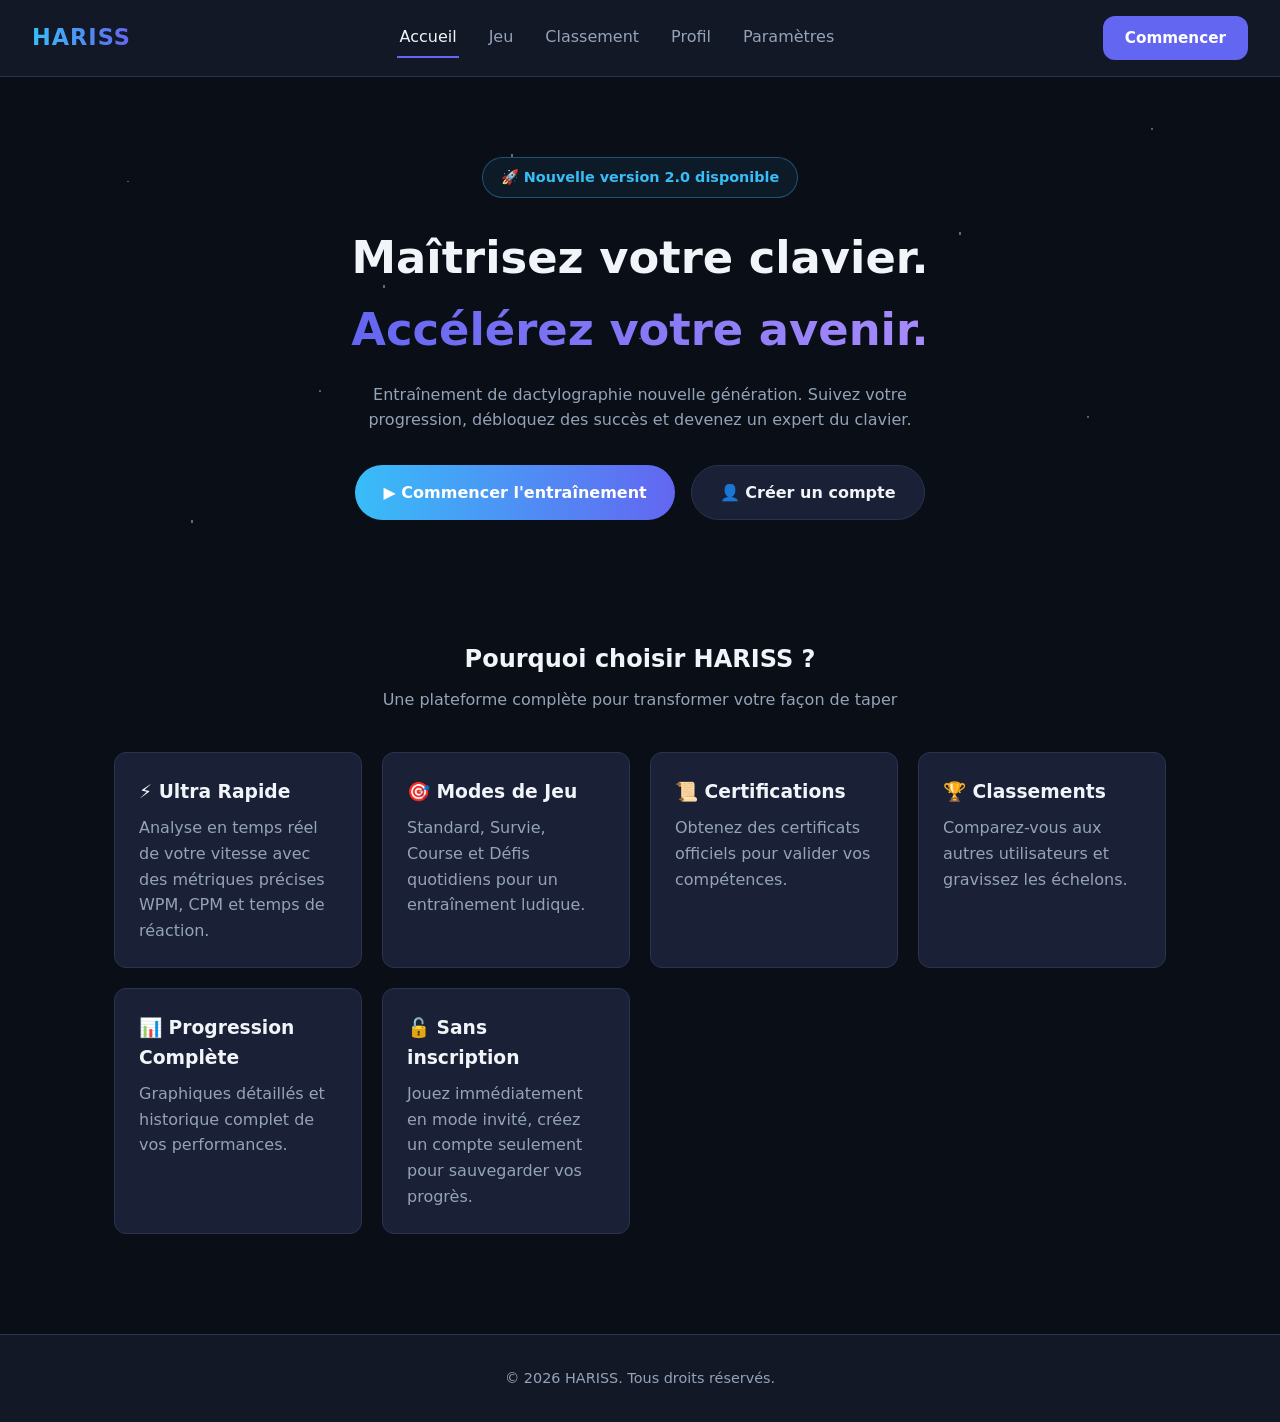
==== commit 45044ea0: "modification du site" ====
--- a/index.html
+++ b/index.html
@@ -1,2518 +1,89 @@
 <!DOCTYPE html>
 <html lang="fr">
 <head>
-    <meta charset="UTF-8">
-    <meta name="viewport" content="width=device-width, initial-scale=1.0">
-    <title>HARISS - Maîtrisez votre clavier</title>
-
-    <!-- Google Fonts -->
-    <link rel="preconnect" href="https://fonts.googleapis.com">
-    <link rel="preconnect" href="https://fonts.gstatic.com" crossorigin>
-    <link href="https://fonts.googleapis.com/css2?family=Inter:wght@300;400;500;600;700;800;900&family=JetBrains+Mono:wght@400;500;600;700&display=swap" rel="stylesheet">
-
-    <!-- Font Awesome -->
-    <link rel="stylesheet" href="https://cdnjs.cloudflare.com/ajax/libs/font-awesome/6.5.1/css/all.min.css">
-
-    <style>
-        /* ===== CSS VARIABLES ===== */
-        :root {
-            --primary: #00d4ff;
-            --secondary: #7c3aed;
-            --accent: #06f7d6;
-            --bg-primary: #0a0a0f;
-            --bg-secondary: #14141e;
-            --bg-glass: rgba(255, 255, 255, 0.05);
-            --text-primary: #ffffff;
-            --text-secondary: rgba(255, 255, 255, 0.7);
-            --border-glass: rgba(255, 255, 255, 0.1);
-            --shadow-glow: 0 0 40px rgba(0, 212, 255, 0.15);
-            --radius: 16px;
-            --transition: all 0.3s cubic-bezier(0.4, 0, 0.2, 1);
-        }
-
-        /* ===== RESET & BASE ===== */
-        * {
-            margin: 0;
-            padding: 0;
-            box-sizing: border-box;
-        }
-
-        html {
-            scroll-behavior: smooth;
-        }
-
-        body {
-            font-family: 'Inter', -apple-system, BlinkMacSystemFont, sans-serif;
-            background: var(--bg-primary);
-            color: var(--text-primary);
-            line-height: 1.6;
-            overflow-x: hidden;
-            min-height: 100vh;
-        }
-
-        ::-webkit-scrollbar {
-            width: 8px;
-            height: 8px;
-        }
-
-        ::-webkit-scrollbar-track {
-            background: var(--bg-secondary);
-        }
-
-        ::-webkit-scrollbar-thumb {
-            background: var(--primary);
-            border-radius: 10px;
-        }
-
-        ::-webkit-scrollbar-thumb:hover {
-            background: var(--secondary);
-        }
-
-        a {
-            text-decoration: none;
-            color: inherit;
-        }
-
-        button {
-            cursor: pointer;
-            font-family: inherit;
-            border: none;
-            outline: none;
-        }
-
-        /* ===== GLASSMORPHISM UTILITY ===== */
-        .glass {
-            background: var(--bg-glass);
-            backdrop-filter: blur(20px);
-            -webkit-backdrop-filter: blur(20px);
-            border: 1px solid var(--border-glass);
-            border-radius: var(--radius);
-        }
-
-        .glass-dark {
-            background: rgba(10, 10, 15, 0.8);
-            backdrop-filter: blur(20px);
-            -webkit-backdrop-filter: blur(20px);
-            border: 1px solid var(--border-glass);
-            border-radius: var(--radius);
-        }
-
-        /* ===== BUTTONS ===== */
-        .btn-primary {
-            display: inline-flex;
-            align-items: center;
-            gap: 10px;
-            padding: 14px 32px;
-            background: linear-gradient(135deg, var(--primary), var(--secondary));
-            color: white;
-            border-radius: 50px;
-            font-weight: 600;
-            font-size: 16px;
-            transition: var(--transition);
-            box-shadow: 0 0 30px rgba(0, 212, 255, 0.2);
-            position: relative;
-            overflow: hidden;
-        }
-
-        .btn-primary:hover {
-            transform: translateY(-2px) scale(1.02);
-            box-shadow: 0 0 50px rgba(0, 212, 255, 0.4);
-        }
-
-        .btn-primary::before {
-            content: '';
-            position: absolute;
-            top: 0;
-            left: -100%;
-            width: 100%;
-            height: 100%;
-            background: linear-gradient(90deg, transparent, rgba(255, 255, 255, 0.2), transparent);
-            transition: 0.5s;
-        }
-
-        .btn-primary:hover::before {
-            left: 100%;
-        }
-
-        .btn-secondary {
-            display: inline-flex;
-            align-items: center;
-            gap: 10px;
-            padding: 14px 32px;
-            background: transparent;
-            color: var(--text-primary);
-            border: 1px solid var(--border-glass);
-            border-radius: 50px;
-            font-weight: 600;
-            font-size: 16px;
-            transition: var(--transition);
-        }
-
-        .btn-secondary:hover {
-            background: var(--bg-glass);
-            border-color: var(--primary);
-            transform: translateY(-2px);
-        }
-
-        .btn-small {
-            padding: 8px 20px;
-            font-size: 14px;
-        }
-
-        /* ===== NAVIGATION ===== */
-        .navbar {
-            position: fixed;
-            top: 0;
-            left: 0;
-            right: 0;
-            z-index: 1000;
-            padding: 16px 32px;
-            background: rgba(10, 10, 15, 0.8);
-            backdrop-filter: blur(20px);
-            border-bottom: 1px solid var(--border-glass);
-            display: flex;
-            justify-content: space-between;
-            align-items: center;
-            transition: var(--transition);
-        }
-
-        .navbar.scrolled {
-            background: rgba(10, 10, 15, 0.95);
-        }
-
-        .nav-logo {
-            display: flex;
-            align-items: center;
-            gap: 12px;
-            font-size: 24px;
-            font-weight: 800;
-            background: linear-gradient(135deg, var(--primary), var(--secondary));
-            -webkit-background-clip: text;
-            -webkit-text-fill-color: transparent;
-        }
-
-        .nav-logo i {
-            font-size: 28px;
-            -webkit-text-fill-color: var(--primary);
-        }
-
-        .nav-links {
-            display: flex;
-            align-items: center;
-            gap: 32px;
-            list-style: none;
-        }
-
-        .nav-links a {
-            color: var(--text-secondary);
-            font-weight: 500;
-            font-size: 14px;
-            transition: var(--transition);
-            position: relative;
-        }
-
-        .nav-links a:hover {
-            color: var(--text-primary);
-        }
-
-        .nav-links a::after {
-            content: '';
-            position: absolute;
-            bottom: -4px;
-            left: 0;
-            width: 0;
-            height: 2px;
-            background: linear-gradient(90deg, var(--primary), var(--secondary));
-            transition: var(--transition);
-        }
-
-        .nav-links a:hover::after {
-            width: 100%;
-        }
-
-        .nav-actions {
-            display: flex;
-            align-items: center;
-            gap: 16px;
-        }
-
-        .nav-toggle {
-            display: none;
-            background: none;
-            color: var(--text-primary);
-            font-size: 24px;
-        }
-
-        /* ===== HERO SECTION ===== */
-        .hero {
-            min-height: 100vh;
-            display: flex;
-            align-items: center;
-            justify-content: center;
-            padding: 120px 32px 80px;
-            position: relative;
-            overflow: hidden;
-        }
-
-        /* Particle Canvas */
-        #particleCanvas {
-            position: absolute;
-            top: 0;
-            left: 0;
-            width: 100%;
-            height: 100%;
-            z-index: 0;
-            pointer-events: none;
-        }
-
-        .hero-content {
-            position: relative;
-            z-index: 1;
-            text-align: center;
-            max-width: 900px;
-        }
-
-        .hero-badge {
-            display: inline-flex;
-            align-items: center;
-            gap: 8px;
-            padding: 8px 20px;
-            background: rgba(0, 212, 255, 0.1);
-            border: 1px solid rgba(0, 212, 255, 0.2);
-            border-radius: 50px;
-            font-size: 14px;
-            color: var(--primary);
-            margin-bottom: 24px;
-            animation: fadeInUp 0.8s ease;
-        }
-
-        .hero-badge i {
-            font-size: 12px;
-        }
-
-        .hero-title {
-            font-size: clamp(48px, 8vw, 80px);
-            font-weight: 900;
-            line-height: 1.1;
-            margin-bottom: 24px;
-            animation: fadeInUp 0.8s ease 0.1s both;
-        }
-
-        .hero-title .gradient-text {
-            background: linear-gradient(135deg, var(--primary), var(--secondary), var(--accent));
-            -webkit-background-clip: text;
-            -webkit-text-fill-color: transparent;
-            background-size: 300% 300%;
-            animation: gradientMove 4s ease infinite;
-        }
-
-        .hero-subtitle {
-            font-size: clamp(18px, 2vw, 24px);
-            color: var(--text-secondary);
-            margin-bottom: 40px;
-            animation: fadeInUp 0.8s ease 0.2s both;
-            max-width: 600px;
-            margin-left: auto;
-            margin-right: auto;
-        }
-
-        .hero-actions {
-            display: flex;
-            justify-content: center;
-            gap: 16px;
-            flex-wrap: wrap;
-            animation: fadeInUp 0.8s ease 0.3s both;
-        }
-
-        /* ===== FEATURES ===== */
-        .section {
-            padding: 80px 32px;
-            max-width: 1200px;
-            margin: 0 auto;
-        }
-
-        .section-header {
-            text-align: center;
-            margin-bottom: 60px;
-        }
-
-        .section-header h2 {
-            font-size: clamp(32px, 4vw, 48px);
-            font-weight: 800;
-            margin-bottom: 16px;
-        }
-
-        .section-header p {
-            color: var(--text-secondary);
-            font-size: 18px;
-            max-width: 600px;
-            margin: 0 auto;
-        }
-
-        .features-grid {
-            display: grid;
-            grid-template-columns: repeat(auto-fit, minmax(280px, 1fr));
-            gap: 24px;
-        }
-
-        .feature-card {
-            padding: 32px;
-            background: var(--bg-glass);
-            backdrop-filter: blur(10px);
-            border: 1px solid var(--border-glass);
-            border-radius: var(--radius);
-            transition: var(--transition);
-            position: relative;
-            overflow: hidden;
-        }
-
-        .feature-card:hover {
-            transform: translateY(-8px);
-            border-color: var(--primary);
-            box-shadow: var(--shadow-glow);
-        }
-
-        .feature-card::before {
-            content: '';
-            position: absolute;
-            top: 0;
-            left: 0;
-            right: 0;
-            bottom: 0;
-            background: radial-gradient(circle at var(--mouse-x, 50%) var(--mouse-y, 50%), rgba(0, 212, 255, 0.05), transparent 60%);
-            opacity: 0;
-            transition: opacity 0.5s;
-            pointer-events: none;
-        }
-
-        .feature-card:hover::before {
-            opacity: 1;
-        }
-
-        .feature-icon {
-            width: 56px;
-            height: 56px;
-            border-radius: 12px;
-            display: flex;
-            align-items: center;
-            justify-content: center;
-            font-size: 24px;
-            margin-bottom: 16px;
-            background: linear-gradient(135deg, rgba(0, 212, 255, 0.1), rgba(124, 58, 237, 0.1));
-            color: var(--primary);
-        }
-
-        .feature-card h3 {
-            font-size: 18px;
-            font-weight: 700;
-            margin-bottom: 8px;
-        }
-
-        .feature-card p {
-            color: var(--text-secondary);
-            font-size: 14px;
-        }
-
-        /* ===== TYPING GAME ===== */
-        .game-container {
-            background: var(--bg-secondary);
-            border-radius: var(--radius);
-            border: 1px solid var(--border-glass);
-            padding: 40px;
-            margin: 40px 0;
-        }
-
-        .game-header {
-            display: flex;
-            justify-content: space-between;
-            align-items: center;
-            margin-bottom: 32px;
-            flex-wrap: wrap;
-            gap: 16px;
-        }
-
-        .game-stats {
-            display: flex;
-            gap: 24px;
-            flex-wrap: wrap;
-        }
-
-        .game-stat {
-            display: flex;
-            align-items: center;
-            gap: 8px;
-            font-size: 14px;
-            color: var(--text-secondary);
-        }
-
-        .game-stat strong {
-            color: var(--text-primary);
-            font-size: 20px;
-            font-weight: 700;
-        }
-
-        .game-stat .stat-value {
-            font-family: 'JetBrains Mono', monospace;
-            font-size: 24px;
-            font-weight: 700;
-            color: var(--primary);
-        }
-
-        .game-display {
-            background: rgba(0, 0, 0, 0.3);
-            border-radius: 12px;
-            padding: 32px;
-            min-height: 160px;
-            display: flex;
-            align-items: center;
-            justify-content: center;
-            position: relative;
-            margin-bottom: 24px;
-            font-family: 'JetBrains Mono', monospace;
-            font-size: 28px;
-            line-height: 1.8;
-            letter-spacing: 2px;
-            border: 1px solid var(--border-glass);
-        }
-
-        .game-display .char {
-            transition: all 0.1s ease;
-        }
-
-        .game-display .char.correct {
-            color: var(--accent);
-        }
-
-        .game-display .char.incorrect {
-            color: #ef4444;
-            background: rgba(239, 68, 68, 0.2);
-            border-radius: 4px;
-        }
-
-        .game-display .char.current {
-            color: var(--primary);
-            border-bottom: 2px solid var(--primary);
-            animation: blink 1s infinite;
-        }
-
-        .game-display .char.pending {
-            color: var(--text-secondary);
-        }
-
-        .game-input {
-            width: 100%;
-            padding: 16px 20px;
-            background: rgba(0, 0, 0, 0.3);
-            border: 1px solid var(--border-glass);
-            border-radius: 12px;
-            color: var(--text-primary);
-            font-family: 'JetBrains Mono', monospace;
-            font-size: 18px;
-            outline: none;
-            transition: var(--transition);
-        }
-
-        .game-input:focus {
-            border-color: var(--primary);
-            box-shadow: 0 0 30px rgba(0, 212, 255, 0.1);
-        }
-
-        .game-input::placeholder {
-            color: var(--text-secondary);
-            opacity: 0.5;
-        }
-
-        .game-controls {
-            display: flex;
-            gap: 12px;
-            margin-top: 16px;
-            flex-wrap: wrap;
-        }
-
-        /* ===== ZTYPE MODE ===== */
-        .ztype-canvas-wrapper {
-            position: relative;
-            border-radius: var(--radius);
-            overflow: hidden;
-            background: rgba(0, 0, 0, 0.3);
-            border: 1px solid var(--border-glass);
-            height: 400px;
-        }
-
-        #ztypeCanvas {
-            width: 100%;
-            height: 100%;
-            display: block;
-        }
-
-        .ztype-hud {
-            position: absolute;
-            top: 16px;
-            left: 16px;
-            right: 16px;
-            display: flex;
-            justify-content: space-between;
-            pointer-events: none;
-            z-index: 10;
-        }
-
-        .ztype-hud-item {
-            background: rgba(0, 0, 0, 0.6);
-            backdrop-filter: blur(10px);
-            padding: 8px 16px;
-            border-radius: 8px;
-            font-size: 14px;
-            font-weight: 600;
-            border: 1px solid var(--border-glass);
-        }
-
-        .ztype-hud-item i {
-            margin-right: 8px;
-            color: var(--primary);
-        }
-
-        /* ===== LEADERBOARD ===== */
-        .leaderboard {
-            display: grid;
-            grid-template-columns: 1fr 1fr;
-            gap: 24px;
-        }
-
-        @media (max-width: 768px) {
-            .leaderboard {
-                grid-template-columns: 1fr;
-            }
-        }
-
-        .leaderboard-card {
-            padding: 24px;
-            background: var(--bg-glass);
-            border: 1px solid var(--border-glass);
-            border-radius: var(--radius);
-        }
-
-        .leaderboard-card h3 {
-            font-size: 16px;
-            font-weight: 600;
-            margin-bottom: 16px;
-            display: flex;
-            align-items: center;
-            gap: 8px;
-        }
-
-        .leaderboard-item {
-            display: flex;
-            align-items: center;
-            gap: 12px;
-            padding: 10px 0;
-            border-bottom: 1px solid var(--border-glass);
-        }
-
-        .leaderboard-item:last-child {
-            border-bottom: none;
-        }
-
-        .leaderboard-rank {
-            width: 28px;
-            height: 28px;
-            border-radius: 50%;
-            display: flex;
-            align-items: center;
-            justify-content: center;
-            font-size: 12px;
-            font-weight: 700;
-            background: rgba(0, 212, 255, 0.1);
-            color: var(--primary);
-        }
-
-        .leaderboard-rank.gold {
-            background: rgba(255, 215, 0, 0.2);
-            color: #ffd700;
-        }
-
-        .leaderboard-rank.silver {
-            background: rgba(192, 192, 192, 0.2);
-            color: #c0c0c0;
-        }
-
-        .leaderboard-rank.bronze {
-            background: rgba(205, 127, 50, 0.2);
-            color: #cd7f32;
-        }
-
-        .leaderboard-name {
-            flex: 1;
-            font-weight: 500;
-        }
-
-        .leaderboard-score {
-            font-family: 'JetBrains Mono', monospace;
-            color: var(--primary);
-            font-weight: 600;
-        }
-
-        /* ===== PROGRESS ===== */
-        .progress-ring {
-            width: 120px;
-            height: 120px;
-            border-radius: 50%;
-            position: relative;
-            display: flex;
-            align-items: center;
-            justify-content: center;
-        }
-
-        .progress-ring svg {
-            transform: rotate(-90deg);
-        }
-
-        .progress-ring circle {
-            fill: none;
-            stroke-width: 8;
-            stroke-linecap: round;
-        }
-
-        .progress-ring .bg {
-            stroke: var(--bg-glass);
-        }
-
-        .progress-ring .progress {
-            stroke: url(#gradient);
-            stroke-dasharray: 314;
-            stroke-dashoffset: 314;
-            transition: stroke-dashoffset 1s ease;
-        }
-
-        .progress-ring .center-text {
-            position: absolute;
-            font-size: 24px;
-            font-weight: 700;
-        }
-
-        /* ===== ACHIEVEMENTS ===== */
-        .achievements-grid {
-            display: grid;
-            grid-template-columns: repeat(auto-fill, minmax(140px, 1fr));
-            gap: 16px;
-        }
-
-        .achievement {
-            padding: 20px;
-            text-align: center;
-            background: var(--bg-glass);
-            border: 1px solid var(--border-glass);
-            border-radius: 12px;
-            transition: var(--transition);
-        }
-
-        .achievement:hover {
-            transform: scale(1.05);
-            border-color: var(--primary);
-        }
-
-        .achievement .icon {
-            font-size: 32px;
-            margin-bottom: 8px;
-            display: block;
-        }
-
-        .achievement .name {
-            font-size: 12px;
-            font-weight: 600;
-        }
-
-        .achievement.locked {
-            opacity: 0.3;
-            filter: grayscale(1);
-        }
-
-        /* ===== FOOTER ===== */
-        .footer {
-            padding: 60px 32px 32px;
-            border-top: 1px solid var(--border-glass);
-            background: var(--bg-secondary);
-        }
-
-        .footer-content {
-            max-width: 1200px;
-            margin: 0 auto;
-            display: grid;
-            grid-template-columns: 2fr 1fr 1fr 1fr;
-            gap: 40px;
-        }
-
-        .footer-brand .logo {
-            font-size: 24px;
-            font-weight: 800;
-            background: linear-gradient(135deg, var(--primary), var(--secondary));
-            -webkit-background-clip: text;
-            -webkit-text-fill-color: transparent;
-            display: inline-block;
-            margin-bottom: 12px;
-        }
-
-        .footer-brand p {
-            color: var(--text-secondary);
-            font-size: 14px;
-            max-width: 300px;
-        }
-
-        .footer-links h4 {
-            font-size: 14px;
-            font-weight: 600;
-            margin-bottom: 12px;
-        }
-
-        .footer-links ul {
-            list-style: none;
-        }
-
-        .footer-links ul li {
-            margin-bottom: 8px;
-        }
-
-        .footer-links ul li a {
-            color: var(--text-secondary);
-            font-size: 14px;
-            transition: var(--transition);
-        }
-
-        .footer-links ul li a:hover {
-            color: var(--text-primary);
-        }
-
-        .footer-bottom {
-            max-width: 1200px;
-            margin: 32px auto 0;
-            padding-top: 24px;
-            border-top: 1px solid var(--border-glass);
-            display: flex;
-            justify-content: space-between;
-            align-items: center;
-            flex-wrap: wrap;
-            gap: 16px;
-            font-size: 14px;
-            color: var(--text-secondary);
-        }
-
-        /* ===== TOAST ===== */
-        .toast-container {
-            position: fixed;
-            bottom: 24px;
-            right: 24px;
-            z-index: 9999;
-            display: flex;
-            flex-direction: column;
-            gap: 12px;
-        }
-
-        .toast {
-            padding: 16px 24px;
-            background: var(--bg-glass);
-            backdrop-filter: blur(20px);
-            border: 1px solid var(--border-glass);
-            border-radius: 12px;
-            color: var(--text-primary);
-            font-size: 14px;
-            animation: slideUp 0.3s ease;
-            min-width: 280px;
-            display: flex;
-            align-items: center;
-            gap: 12px;
-        }
-
-        .toast.success {
-            border-left: 4px solid var(--accent);
-        }
-
-        .toast.error {
-            border-left: 4px solid #ef4444;
-        }
-
-        .toast.info {
-            border-left: 4px solid var(--primary);
-        }
-
-        /* ===== KEYBOARD ===== */
-        .keyboard-visual {
-            display: grid;
-            grid-template-columns: repeat(10, 1fr);
-            gap: 6px;
-            max-width: 800px;
-            margin: 16px auto;
-            padding: 16px;
-            background: rgba(0, 0, 0, 0.3);
-            border-radius: 12px;
-            border: 1px solid var(--border-glass);
-        }
-
-        .key {
-            padding: 10px 4px;
-            text-align: center;
-            background: var(--bg-glass);
-            border: 1px solid var(--border-glass);
-            border-radius: 6px;
-            font-size: 12px;
-            font-weight: 500;
-            transition: var(--transition);
-            font-family: 'JetBrains Mono', monospace;
-            color: var(--text-secondary);
-        }
-
-        .key.active {
-            background: rgba(0, 212, 255, 0.2);
-            border-color: var(--primary);
-            color: var(--text-primary);
-            transform: scale(0.95);
-        }
-
-        .key.space {
-            grid-column: span 4;
-        }
-
-        .key.backspace {
-            grid-column: span 2;
-        }
-
-        /* ===== AUTH MODAL ===== */
-        .modal-overlay {
-            position: fixed;
-            top: 0;
-            left: 0;
-            right: 0;
-            bottom: 0;
-            background: rgba(0, 0, 0, 0.8);
-            backdrop-filter: blur(10px);
-            z-index: 999;
-            display: none;
-            align-items: center;
-            justify-content: center;
-            padding: 24px;
-        }
-
-        .modal-overlay.active {
-            display: flex;
-        }
-
-        .modal {
-            background: var(--bg-secondary);
-            border: 1px solid var(--border-glass);
-            border-radius: var(--radius);
-            padding: 40px;
-            max-width: 440px;
-            width: 100%;
-            animation: scaleIn 0.3s ease;
-        }
-
-        .modal h2 {
-            font-size: 24px;
-            font-weight: 700;
-            margin-bottom: 8px;
-        }
-
-        .modal p {
-            color: var(--text-secondary);
-            font-size: 14px;
-            margin-bottom: 24px;
-        }
-
-        .modal .form-group {
-            margin-bottom: 16px;
-        }
-
-        .modal .form-group label {
-            display: block;
-            font-size: 14px;
-            font-weight: 500;
-            margin-bottom: 6px;
-        }
-
-        .modal .form-group input {
-            width: 100%;
-            padding: 12px 16px;
-            background: rgba(0, 0, 0, 0.3);
-            border: 1px solid var(--border-glass);
-            border-radius: 8px;
-            color: var(--text-primary);
-            font-size: 16px;
-            transition: var(--transition);
-            outline: none;
-        }
-
-        .modal .form-group input:focus {
-            border-color: var(--primary);
-            box-shadow: 0 0 20px rgba(0, 212, 255, 0.1);
-        }
-
-        .modal .form-actions {
-            display: flex;
-            flex-direction: column;
-            gap: 12px;
-            margin-top: 24px;
-        }
-
-        .modal .form-actions .btn-primary {
-            width: 100%;
-            justify-content: center;
-        }
-
-        .modal .form-footer {
-            text-align: center;
-            margin-top: 16px;
-            font-size: 14px;
-            color: var(--text-secondary);
-        }
-
-        .modal .form-footer a {
-            color: var(--primary);
-            font-weight: 500;
-        }
-
-        .modal .close-btn {
-            position: absolute;
-            top: 16px;
-            right: 16px;
-            background: none;
-            color: var(--text-secondary);
-            font-size: 20px;
-            transition: var(--transition);
-        }
-
-        .modal .close-btn:hover {
-            color: var(--text-primary);
-        }
-
-        .modal {
-            position: relative;
-        }
-
-        /* ===== ANIMATIONS ===== */
-        @keyframes fadeInUp {
-            from {
-                opacity: 0;
-                transform: translateY(30px);
-            }
-            to {
-                opacity: 1;
-                transform: translateY(0);
-            }
-        }
-
-        @keyframes fadeIn {
-            from {
-                opacity: 0;
-            }
-            to {
-                opacity: 1;
-            }
-        }
-
-        @keyframes slideUp {
-            from {
-                opacity: 0;
-                transform: translateY(20px);
-            }
-            to {
-                opacity: 1;
-                transform: translateY(0);
-            }
-        }
-
-        @keyframes scaleIn {
-            from {
-                opacity: 0;
-                transform: scale(0.9);
-            }
-            to {
-                opacity: 1;
-                transform: scale(1);
-            }
-        }
-
-        @keyframes blink {
-            0%,
-            100% {
-                opacity: 1;
-            }
-            50% {
-                opacity: 0.2;
-            }
-        }
-
-        @keyframes gradientMove {
-            0%,
-            100% {
-                background-position: 0% 50%;
-            }
-            50% {
-                background-position: 100% 50%;
-            }
-        }
-
-        @keyframes float {
-            0%,
-            100% {
-                transform: translateY(0);
-            }
-            50% {
-                transform: translateY(-10px);
-            }
-        }
-
-        /* ===== RESPONSIVE ===== */
-        @media (max-width: 1024px) {
-            .footer-content {
-                grid-template-columns: 1fr 1fr;
-            }
-        }
-
-        @media (max-width: 768px) {
-            .navbar {
-                padding: 12px 16px;
-            }
-
-            .nav-links {
-                display: none;
-                flex-direction: column;
-                position: absolute;
-                top: 100%;
-                left: 0;
-                right: 0;
-                background: var(--bg-secondary);
-                padding: 24px;
-                border-bottom: 1px solid var(--border-glass);
-                gap: 16px;
-            }
-
-            .nav-links.open {
-                display: flex;
-            }
-
-            .nav-toggle {
-                display: block;
-            }
-
-            .hero {
-                padding: 100px 16px 60px;
-            }
-
-            .game-container {
-                padding: 16px;
-            }
-
-            .game-stats {
-                gap: 12px;
-            }
-
-            .game-display {
-                font-size: 20px;
-                padding: 20px;
-                min-height: 120px;
-            }
-
-            .footer-content {
-                grid-template-columns: 1fr;
-                gap: 24px;
-            }
-
-            .footer-bottom {
-                flex-direction: column;
-                text-align: center;
-            }
-
-            .keyboard-visual {
-                grid-template-columns: repeat(8, 1fr);
-                gap: 4px;
-                padding: 8px;
-            }
-
-            .key {
-                font-size: 10px;
-                padding: 6px 2px;
-            }
-
-            .leaderboard {
-                grid-template-columns: 1fr;
-            }
-
-            .ztype-canvas-wrapper {
-                height: 300px;
-            }
-        }
-
-        @media (max-width: 480px) {
-            .game-display {
-                font-size: 16px;
-                padding: 16px;
-                min-height: 100px;
-            }
-
-            .game-stat strong {
-                font-size: 16px;
-            }
-
-            .hero-actions .btn-primary,
-            .hero-actions .btn-secondary {
-                width: 100%;
-                justify-content: center;
-            }
-
-            .modal {
-                padding: 24px;
-                margin: 16px;
-            }
-        }
-
-        /* ===== SCROLL REVEAL ===== */
-        .reveal {
-            opacity: 0;
-            transform: translateY(40px);
-            transition: all 0.8s ease;
-        }
-
-        .reveal.visible {
-            opacity: 1;
-            transform: translateY(0);
-        }
-    </style>
+  <meta charset="UTF-8">
+  <meta name="viewport" content="width=device-width, initial-scale=1.0">
+  <title>HARISS - Maîtrisez votre clavier</title>
+  <meta name="description" content="Entraînement de dactylographie nouvelle génération. Suivez votre progression, débloquez des succès et devenez un expert du clavier.">
+  <link rel="stylesheet" href="css/style.css">
 </head>
 <body>
 
-    <!-- ===== NAVBAR ===== -->
-    <nav class="navbar" id="navbar">
-        <a href="#" class="nav-logo">
-            <i class="fas fa-keyboard"></i>
-            HARISS
-        </a>
-        <ul class="nav-links" id="navLinks">
-            <li><a href="#features">Fonctionnalités</a></li>
-            <li><a href="#game">Jeu</a></li>
-            <li><a href="#leaderboard">Classement</a></li>
-            <li><a href="#profile">Profil</a></li>
-            <li><a href="#settings">Paramètres</a></li>
-        </ul>
-        <div class="nav-actions">
-            <button class="btn-secondary btn-small" onclick="openModal('login')">
-                <i class="fas fa-sign-in-alt"></i> Connexion
-            </button>
-            <button class="btn-primary btn-small" onclick="openModal('signup')">
-                <i class="fas fa-user-plus"></i> S'inscrire
-            </button>
-            <button class="nav-toggle" id="navToggle" onclick="toggleNav()">
-                <i class="fas fa-bars"></i>
-            </button>
-        </div>
+  <!-- ===== Header ===== -->
+  <header class="site-header">
+    <div class="logo logo-gradient">HARISS</div>
+
+    <button class="menu-toggle" aria-label="Menu">☰</button>
+
+    <nav class="main-nav">
+      <a href="index.html">Accueil</a>
+      <a href="jeu.html">Jeu</a>
+      <a href="classement.html">Classement</a>
+      <a href="profil.html">Profil</a>
+      <a href="parametres.html">Paramètres</a>
     </nav>
 
-    <!-- ===== HERO ===== -->
-    <section class="hero" id="hero">
-        <canvas id="particleCanvas"></canvas>
-        <div class="hero-content">
-            <div class="hero-badge">
-                <i class="fas fa-rocket"></i>
-                Nouvelle version 2.0 disponible
-            </div>
-            <h1 class="hero-title">
-                Maîtrisez votre clavier.<br>
-                <span class="gradient-text">Accélérez votre avenir.</span>
-            </h1>
-            <p class="hero-subtitle">
-                Entraînement de dactylographie nouvelle génération. Suivez votre progression,
-                débloquez des succès et devenez un expert du clavier.
-            </p>
-            <div class="hero-actions">
-                <button class="btn-primary" onclick="document.getElementById('game').scrollIntoView({behavior:'smooth'})">
-                    <i class="fas fa-play"></i> Commencer l'entraînement
-                </button>
-                <button class="btn-secondary" onclick="openModal('signup')">
-                    <i class="fas fa-user-plus"></i> Créer un compte
-                </button>
-            </div>
-        </div>
-    </section>
+    <div class="header-actions">
+      <a href="jeu.html" class="btn btn-primary">Commencer</a>
+    </div>
+  </header>
 
-    <!-- ===== FEATURES ===== -->
-    <section class="section" id="features">
-        <div class="section-header reveal">
-            <h2>Pourquoi choisir <span style="background:linear-gradient(135deg,var(--primary),var(--secondary));-webkit-background-clip:text;-webkit-text-fill-color:transparent;">HARISS</span> ?</h2>
-            <p>Une plateforme complète pour transformer votre façon de taper</p>
-        </div>
-        <div class="features-grid">
-            <div class="feature-card reveal" data-delay="100">
-                <div class="feature-icon"><i class="fas fa-bolt"></i></div>
-                <h3>Ultra Rapide</h3>
-                <p>Analyse en temps réel de votre vitesse avec des métriques précises WPM, CPM et temps de réaction.</p>
-            </div>
-            <div class="feature-card reveal" data-delay="200">
-                <div class="feature-icon"><i class="fas fa-brain"></i></div>
-                <h3>IA Personnalisée</h3>
-                <p>Notre intelligence artificielle analyse vos faiblesses et génère des exercices sur mesure.</p>
-            </div>
-            <div class="feature-card reveal" data-delay="300">
-                <div class="feature-icon"><i class="fas fa-gamepad"></i></div>
-                <h3>Modes de Jeu</h3>
-                <p>ZType, Course, Survie, Défis quotidiens et Multijoueur pour un entraînement ludique.</p>
-            </div>
-            <div class="feature-card reveal" data-delay="400">
-                <div class="feature-icon"><i class="fas fa-certificate"></i></div>
-                <h3>Certifications</h3>
-                <p>Obtenez des certificats officiels avec QR code et signature numérique pour valider vos compétences.</p>
-            </div>
-            <div class="feature-card reveal" data-delay="500">
-                <div class="feature-icon"><i class="fas fa-trophy"></i></div>
-                <h3>Classements</h3>
-                <p>Comparez-vous aux autres utilisateurs du monde entier et gravissez les échelons.</p>
-            </div>
-            <div class="feature-card reveal" data-delay="600">
-                <div class="feature-icon"><i class="fas fa-chart-line"></i></div>
-                <h3>Progression Complète</h3>
-                <p>Graphiques détaillés, heatmap du clavier, historique complet de vos performances.</p>
-            </div>
-        </div>
-    </section>
+  <!-- ===== Hero ===== -->
+  <section class="hero-section" style="text-align:center; padding:80px 24px;">
+    <div class="badge">🚀 Nouvelle version 2.0 disponible</div>
+    <h1 style="font-size:2.8rem; margin:24px auto 16px; max-width:700px;">
+      Maîtrisez votre clavier.<br>
+      <span class="text-gradient">Accélérez votre avenir.</span>
+    </h1>
+    <p style="color:var(--text-secondary); max-width:560px; margin:0 auto 32px;">
+      Entraînement de dactylographie nouvelle génération. Suivez votre progression, débloquez des succès et devenez un expert du clavier.
+    </p>
+    <div style="display:flex; gap:16px; justify-content:center; flex-wrap:wrap;">
+      <a href="jeu.html" class="btn-gradient">▶ Commencer l'entraînement</a>
+      <a href="profil.html" class="btn-pill-outline">👤 Créer un compte</a>
+    </div>
+  </section>
+    </div>
+  </section>
 
-    <!-- ===== GAME SECTION ===== -->
-    <section class="section" id="game">
-        <div class="section-header reveal">
-            <h2>Entraînement <span style="background:linear-gradient(135deg,var(--primary),var(--secondary));-webkit-background-clip:text;-webkit-text-fill-color:transparent;">Interactif</span></h2>
-            <p>Choisissez votre mode et commencez à taper</p>
-        </div>
+  <!-- ===== Fonctionnalités ===== -->
+  <section class="container">
+    <h2 style="text-align:center; margin-bottom:8px;">Pourquoi choisir HARISS ?</h2>
+    <p style="text-align:center; color:var(--text-secondary); margin-bottom:40px;">Une plateforme complète pour transformer votre façon de taper</p>
 
-        <!-- Game Mode Selector -->
-        <div style="display:flex;gap:12px;flex-wrap:wrap;margin-bottom:24px;justify-content:center;">
-            <button class="btn-primary btn-small" onclick="switchGameMode('standard')" id="modeStandard">
-                <i class="fas fa-keyboard"></i> Standard
-            </button>
-            <button class="btn-secondary btn-small" onclick="switchGameMode('ztype')" id="modeZtype">
-                <i class="fas fa-space-shuttle"></i> ZType
-            </button>
-            <button class="btn-secondary btn-small" onclick="switchGameMode('survival')" id="modeSurvival">
-                <i class="fas fa-skull"></i> Survie
-            </button>
-            <button class="btn-secondary btn-small" onclick="switchGameMode('race')" id="modeRace">
-                <i class="fas fa-flag-checkered"></i> Course
-            </button>
-        </div>
+    <div style="display:grid; grid-template-columns:repeat(auto-fit, minmax(240px,1fr)); gap:20px;">
+      <div class="card">
+        <h3 style="margin-bottom:8px;">⚡ Ultra Rapide</h3>
+        <p style="color:var(--text-secondary);">Analyse en temps réel de votre vitesse avec des métriques précises WPM, CPM et temps de réaction.</p>
+      </div>
+      <div class="card">
+        <h3 style="margin-bottom:8px;">🎯 Modes de Jeu</h3>
+        <p style="color:var(--text-secondary);">Standard, Survie, Course et Défis quotidiens pour un entraînement ludique.</p>
+      </div>
+      <div class="card">
+        <h3 style="margin-bottom:8px;">📜 Certifications</h3>
+        <p style="color:var(--text-secondary);">Obtenez des certificats officiels pour valider vos compétences.</p>
+      </div>
+      <div class="card">
+        <h3 style="margin-bottom:8px;">🏆 Classements</h3>
+        <p style="color:var(--text-secondary);">Comparez-vous aux autres utilisateurs et gravissez les échelons.</p>
+      </div>
+      <div class="card">
+        <h3 style="margin-bottom:8px;">📊 Progression Complète</h3>
+        <p style="color:var(--text-secondary);">Graphiques détaillés et historique complet de vos performances.</p>
+      </div>
+      <div class="card">
+        <h3 style="margin-bottom:8px;">🔓 Sans inscription</h3>
+        <p style="color:var(--text-secondary);">Jouez immédiatement en mode invité, créez un compte seulement pour sauvegarder vos progrès.</p>
+      </div>
+    </div>
+  </section>
 
-        <!-- Standard Game -->
-        <div class="game-container" id="standardGame">
-            <div class="game-header">
-                <div class="game-stats">
-                    <div class="game-stat">
-                        <i class="fas fa-tachometer-alt" style="color:var(--primary);"></i>
-                        <span>WPM</span>
-                        <strong id="wpmDisplay" class="stat-value">0</strong>
-                    </div>
-                    <div class="game-stat">
-                        <i class="fas fa-bullseye" style="color:var(--accent);"></i>
-                        <span>Précision</span>
-                        <strong id="accuracyDisplay" class="stat-value">100%</strong>
-                    </div>
-                    <div class="game-stat">
-                        <i class="fas fa-clock" style="color:var(--secondary);"></i>
-                        <span>Temps</span>
-                        <strong id="timeDisplay" class="stat-value">0s</strong>
-                    </div>
-                    <div class="game-stat">
-                        <i class="fas fa-star" style="color:#ffd700;"></i>
-                        <span>Score</span>
-                        <strong id="scoreDisplay" class="stat-value">0</strong>
-                    </div>
-                </div>
-                <div>
-                    <button class="btn-primary btn-small" onclick="resetGame()">
-                        <i class="fas fa-redo"></i> Nouveau
-                    </button>
-                </div>
-            </div>
+  <!-- ===== Footer ===== -->
+  <footer class="site-footer">
+    <p>© 2026 HARISS. Tous droits réservés.</p>
+  </footer>
 
-            <div class="game-display" id="gameDisplay">
-                <span style="color:var(--text-secondary);opacity:0.5;">Appuyez sur une touche pour commencer...</span>
-            </div>
-
-            <input type="text" class="game-input" id="gameInput" placeholder="Tapez ici..." autofocus>
-
-            <div class="game-controls">
-                <button class="btn-secondary btn-small" onclick="togglePause()">
-                    <i class="fas fa-pause" id="pauseIcon"></i> Pause
-                </button>
-                <button class="btn-secondary btn-small" onclick="resetGame()">
-                    <i class="fas fa-redo"></i> Réinitialiser
-                </button>
-                <span style="margin-left:auto;color:var(--text-secondary);font-size:14px;display:flex;align-items:center;">
-                    <i class="fas fa-keyboard" style="margin-right:8px;color:var(--primary);"></i>
-                    <span id="keyboardLayout">QWERTY</span>
-                </span>
-            </div>
-        </div>
-
-        <!-- ZType Game -->
-        <div class="game-container" id="ztypeGame" style="display:none;">
-            <div class="ztype-canvas-wrapper">
-                <canvas id="ztypeCanvas"></canvas>
-                <div class="ztype-hud">
-                    <div class="ztype-hud-item">
-                        <i class="fas fa-star"></i> Score: <span id="ztypeScore">0</span>
-                    </div>
-                    <div class="ztype-hud-item">
-                        <i class="fas fa-heart" style="color:#ef4444;"></i> Vie: <span id="ztypeLives">3</span>
-                    </div>
-                    <div class="ztype-hud-item">
-                        <i class="fas fa-level-up-alt"></i> Niveau: <span id="ztypeLevel">1</span>
-                    </div>
-                </div>
-            </div>
-            <div style="margin-top:16px;display:flex;gap:12px;flex-wrap:wrap;justify-content:center;">
-                <button class="btn-primary btn-small" onclick="startZType()">
-                    <i class="fas fa-play"></i> Lancer ZType
-                </button>
-                <button class="btn-secondary btn-small" onclick="stopZType()">
-                    <i class="fas fa-stop"></i> Arrêter
-                </button>
-            </div>
-        </div>
-    </section>
-
-    <!-- ===== LEADERBOARD ===== -->
-    <section class="section" id="leaderboard">
-        <div class="section-header reveal">
-            <h2>Classement <span style="background:linear-gradient(135deg,var(--primary),var(--secondary));-webkit-background-clip:text;-webkit-text-fill-color:transparent;">Mondial</span></h2>
-            <p>Les meilleurs dactylographes du monde</p>
-        </div>
-        <div class="leaderboard">
-            <div class="leaderboard-card reveal">
-                <h3><i class="fas fa-globe" style="color:var(--primary);"></i> Top 5 Global</h3>
-                <div id="globalLeaderboard"></div>
-            </div>
-            <div class="leaderboard-card reveal" data-delay="200">
-                <h3><i class="fas fa-users" style="color:var(--accent);"></i> Cette Semaine</h3>
-                <div id="weeklyLeaderboard"></div>
-            </div>
-        </div>
-    </section>
-
-    <!-- ===== PROFILE ===== -->
-    <section class="section" id="profile">
-        <div class="section-header reveal">
-            <h2>Votre <span style="background:linear-gradient(135deg,var(--primary),var(--secondary));-webkit-background-clip:text;-webkit-text-fill-color:transparent;">Profil</span></h2>
-            <p>Suivez votre progression et débloquez des succès</p>
-        </div>
-
-        <div style="display:grid;grid-template-columns:1fr 2fr;gap:24px;">
-            <div class="glass" style="padding:32px;text-align:center;">
-                <div style="width:120px;height:120px;border-radius:50%;background:linear-gradient(135deg,var(--primary),var(--secondary));margin:0 auto 16px;display:flex;align-items:center;justify-content:center;font-size:48px;font-weight:800;color:white;">
-                    <i class="fas fa-user"></i>
-                </div>
-                <h3 style="font-size:20px;font-weight:700;">Invité</h3>
-                <p style="color:var(--text-secondary);font-size:14px;">Niveau 1 · 0 XP</p>
-                <div style="margin-top:16px;display:flex;gap:12px;justify-content:center;flex-wrap:wrap;">
-                    <span class="glass" style="padding:4px 12px;font-size:12px;border-radius:20px;">🏅 Débutant</span>
-                </div>
-                <div style="margin-top:16px;">
-                    <button class="btn-primary btn-small" onclick="openModal('login')">
-                        <i class="fas fa-sign-in-alt"></i> Se connecter
-                    </button>
-                </div>
-            </div>
-
-            <div>
-                <!-- Stats -->
-                <div style="display:grid;grid-template-columns:repeat(auto-fit,minmax(100px,1fr));gap:12px;margin-bottom:20px;">
-                    <div class="glass" style="padding:16px;text-align:center;">
-                        <div style="font-size:24px;font-weight:700;color:var(--primary);">0</div>
-                        <div style="font-size:12px;color:var(--text-secondary);">Parties</div>
-                    </div>
-                    <div class="glass" style="padding:16px;text-align:center;">
-                        <div style="font-size:24px;font-weight:700;color:var(--accent);">0</div>
-                        <div style="font-size:12px;color:var(--text-secondary);">WPM Moyen</div>
-                    </div>
-                    <div class="glass" style="padding:16px;text-align:center;">
-                        <div style="font-size:24px;font-weight:700;color:#ffd700;">0</div>
-                        <div style="font-size:12px;color:var(--text-secondary);">Succès</div>
-                    </div>
-                    <div class="glass" style="padding:16px;text-align:center;">
-                        <div style="font-size:24px;font-weight:700;color:var(--secondary);">0</div>
-                        <div style="font-size:12px;color:var(--text-secondary);">Certificats</div>
-                    </div>
-                </div>
-
-                <!-- Achievements -->
-                <div class="glass" style="padding:20px;">
-                    <h4 style="font-size:16px;margin-bottom:12px;display:flex;align-items:center;gap:8px;">
-                        <i class="fas fa-medal" style="color:#ffd700;"></i> Succès
-                    </h4>
-                    <div class="achievements-grid" id="achievementsGrid">
-                        <div class="achievement locked">
-                            <span class="icon">🏆</span>
-                            <span class="name">Première partie</span>
-                        </div>
-                        <div class="achievement locked">
-                            <span class="icon">⚡</span>
-                            <span class="name">50 WPM</span>
-                        </div>
-                        <div class="achievement locked">
-                            <span class="icon">🔥</span>
-                            <span class="name">100 WPM</span>
-                        </div>
-                        <div class="achievement locked">
-                            <span class="icon">👑</span>
-                            <span class="name">Expert</span>
-                        </div>
-                        <div class="achievement locked">
-                            <span class="icon">🎯</span>
-                            <span class="name">Précision 100%</span>
-                        </div>
-                        <div class="achievement locked">
-                            <span class="icon">📚</span>
-                            <span class="name">10 leçons</span>
-                        </div>
-                    </div>
-                </div>
-            </div>
-        </div>
-    </section>
-
-    <!-- ===== SETTINGS ===== -->
-    <section class="section" id="settings">
-        <div class="section-header reveal">
-            <h2>Paramètres</h2>
-            <p>Personnalisez votre expérience</p>
-        </div>
-        <div class="glass" style="padding:32px;max-width:600px;margin:0 auto;">
-            <div style="display:grid;gap:20px;">
-                <div>
-                    <label style="display:block;font-size:14px;font-weight:500;margin-bottom:4px;">Langue</label>
-                    <select class="game-input" style="max-width:200px;" id="languageSelect">
-                        <option value="fr">Français</option>
-                        <option value="en">English</option>
-                        <option value="es">Español</option>
-                        <option value="de">Deutsch</option>
-                    </select>
-                </div>
-                <div>
-                    <label style="display:block;font-size:14px;font-weight:500;margin-bottom:4px;">Disposition du clavier</label>
-                    <select class="game-input" style="max-width:200px;" id="keyboardSelect" onchange="changeKeyboard(this.value)">
-                        <option value="azerty">AZERTY</option>
-                        <option value="qwerty" selected>QWERTY</option>
-                        <option value="qwertz">QWERTZ</option>
-                        <option value="dvorak">DVORAK</option>
-                    </select>
-                </div>
-                <div>
-                    <label style="display:block;font-size:14px;font-weight:500;margin-bottom:4px;">Thème</label>
-                    <div style="display:flex;gap:12px;">
-                        <button class="btn-primary btn-small" onclick="setTheme('dark')" id="themeDark">
-                            <i class="fas fa-moon"></i> Sombre
-                        </button>
-                        <button class="btn-secondary btn-small" onclick="setTheme('light')" id="themeLight">
-                            <i class="fas fa-sun"></i> Clair
-                        </button>
-                    </div>
-                </div>
-                <div>
-                    <label style="display:block;font-size:14px;font-weight:500;margin-bottom:4px;">Son</label>
-                    <div style="display:flex;gap:12px;flex-wrap:wrap;">
-                        <button class="btn-secondary btn-small" onclick="toggleSound()">
-                            <i class="fas fa-volume-up" id="soundIcon"></i> Activer
-                        </button>
-                    </div>
-                </div>
-            </div>
-        </div>
-
-        <!-- Keyboard Visual -->
-        <div style="margin-top:32px;">
-            <h4 style="text-align:center;font-size:14px;color:var(--text-secondary);margin-bottom:8px;">Votre clavier</h4>
-            <div class="keyboard-visual" id="keyboardVisual">
-                <div class="key">a</div>
-                <div class="key">z</div>
-                <div class="key">e</div>
-                <div class="key">r</div>
-                <div class="key">t</div>
-                <div class="key">y</div>
-                <div class="key">u</div>
-                <div class="key">i</div>
-                <div class="key">o</div>
-                <div class="key">p</div>
-                <div class="key">q</div>
-                <div class="key">s</div>
-                <div class="key">d</div>
-                <div class="key">f</div>
-                <div class="key">g</div>
-                <div class="key">h</div>
-                <div class="key">j</div>
-                <div class="key">k</div>
-                <div class="key">l</div>
-                <div class="key">m</div>
-                <div class="key backspace">⌫</div>
-                <div class="key space">␣</div>
-            </div>
-        </div>
-    </section>
-
-    <!-- ===== FOOTER ===== -->
-    <footer class="footer">
-        <div class="footer-content">
-            <div class="footer-brand">
-                <div class="logo"><i class="fas fa-keyboard"></i> HARISS</div>
-                <p>Maîtrisez votre clavier. Accélérez votre avenir.</p>
-                <div style="display:flex;gap:12px;margin-top:16px;">
-                    <a href="#" style="color:var(--text-secondary);font-size:20px;transition:var(--transition);" onmouseover="this.style.color='var(--primary)'" onmouseout="this.style.color='var(--text-secondary)'"><i class="fab fa-twitter"></i></a>
-                    <a href="#" style="color:var(--text-secondary);font-size:20px;transition:var(--transition);" onmouseover="this.style.color='var(--primary)'" onmouseout="this.style.color='var(--text-secondary)'"><i class="fab fa-github"></i></a>
-                    <a href="#" style="color:var(--text-secondary);font-size:20px;transition:var(--transition);" onmouseover="this.style.color='var(--primary)'" onmouseout="this.style.color='var(--text-secondary)'"><i class="fab fa-discord"></i></a>
-                </div>
-            </div>
-            <div class="footer-links">
-                <h4>Plateforme</h4>
-                <ul>
-                    <li><a href="#game">Entraînement</a></li>
-                    <li><a href="#leaderboard">Classement</a></li>
-                    <li><a href="#profile">Profil</a></li>
-                    <li><a href="#">Certificats</a></li>
-                </ul>
-            </div>
-            <div class="footer-links">
-                <h4>Ressources</h4>
-                <ul>
-                    <li><a href="#">Blog</a></li>
-                    <li><a href="#">Guides</a></li>
-                    <li><a href="#">API</a></li>
-                    <li><a href="#">Support</a></li>
-                </ul>
-            </div>
-            <div class="footer-links">
-                <h4>Légal</h4>
-                <ul>
-                    <li><a href="#">CGU</a></li>
-                    <li><a href="#">Politique de confidentialité</a></li>
-                    <li><a href="#">Cookies</a></li>
-                    <li><a href="#">Mentions légales</a></li>
-                </ul>
-            </div>
-        </div>
-        <div class="footer-bottom">
-            <span>© 2025 HARISS. Tous droits réservés.</span>
-            <span>Version 2.0 · <i class="fas fa-heart" style="color:#ef4444;"></i> Fait avec passion</span>
-        </div>
-    </footer>
-
-    <!-- ===== AUTH MODALS ===== -->
-    <div class="modal-overlay" id="loginModal">
-        <div class="modal">
-            <button class="close-btn" onclick="closeModal('loginModal')"><i class="fas fa-times"></i></button>
-            <h2>Connexion</h2>
-            <p>Connectez-vous pour sauvegarder votre progression</p>
-            <form onsubmit="handleLogin(event)">
-                <div class="form-group">
-                    <label>Email</label>
-                    <input type="email" placeholder="exemple@email.com" required>
-                </div>
-                <div class="form-group">
-                    <label>Mot de passe</label>
-                    <input type="password" placeholder="••••••••" required>
-                </div>
-                <div class="form-actions">
-                    <button type="submit" class="btn-primary">
-                        <i class="fas fa-sign-in-alt"></i> Se connecter
-                    </button>
-                </div>
-                <div class="form-footer">
-                    Pas de compte ? <a href="#" onclick="event.preventDefault();closeModal('loginModal');openModal('signup');">S'inscrire</a>
-                </div>
-                <div class="form-footer">
-                    <a href="#" onclick="event.preventDefault();showToast('info','Lien de récupération envoyé par email')">Mot de passe oublié ?</a>
-                </div>
-            </form>
-        </div>
-    </div>
-
-    <div class="modal-overlay" id="signupModal">
-        <div class="modal">
-            <button class="close-btn" onclick="closeModal('signupModal')"><i class="fas fa-times"></i></button>
-            <h2>Créer un compte</h2>
-            <p>Rejoignez HARISS et commencez votre progression</p>
-            <form onsubmit="handleSignup(event)">
-                <div class="form-group">
-                    <label>Nom d'utilisateur</label>
-                    <input type="text" placeholder="Pseudo" required>
-                </div>
-                <div class="form-group">
-                    <label>Email</label>
-                    <input type="email" placeholder="exemple@email.com" required>
-                </div>
-                <div class="form-group">
-                    <label>Mot de passe</label>
-                    <input type="password" placeholder="•••••••• (min. 8 caractères)" required minlength="8">
-                </div>
-                <div class="form-actions">
-                    <button type="submit" class="btn-primary">
-                        <i class="fas fa-user-plus"></i> Créer un compte
-                    </button>
-                </div>
-                <div class="form-footer">
-                    Déjà un compte ? <a href="#" onclick="event.preventDefault();closeModal('signupModal');openModal('login');">Se connecter</a>
-                </div>
-            </form>
-        </div>
-    </div>
-
-    <!-- ===== TOAST CONTAINER ===== -->
-    <div class="toast-container" id="toastContainer"></div>
-
-    <script>
-        // ======================================================================
-        // HARISS - Main Application
-        // ======================================================================
-
-        // ===== STATE =====
-        const state = {
-            gameActive: false,
-            paused: false,
-            currentMode: 'standard',
-            wpm: 0,
-            accuracy: 100,
-            score: 0,
-            time: 0,
-            charIndex: 0,
-            text: '',
-            errors: 0,
-            totalChars: 0,
-            startTime: null,
-            timerInterval: null,
-            soundEnabled: true,
-            theme: 'dark',
-            keyboard: 'qwerty',
-            ztypeRunning: false,
-            ztypeWords: [],
-            ztypeScore: 0,
-            ztypeLives: 3,
-            ztypeLevel: 1,
-            ztypeAnimFrame: null,
-            leaderboardData: [
-                { name: 'SpeedMaster', wpm: 142, score: 2850 },
-                { name: 'KeyWarrior', wpm: 128, score: 2560 },
-                { name: 'TypingGod', wpm: 119, score: 2380 },
-                { name: 'FlashFingers', wpm: 112, score: 2240 },
-                { name: 'TurboType', wpm: 105, score: 2100 },
-            ],
-            weeklyData: [
-                { name: 'RocketKeys', wpm: 98, score: 1960 },
-                { name: 'SwiftType', wpm: 92, score: 1840 },
-                { name: 'CodeNinja', wpm: 87, score: 1740 },
-                { name: 'ByteTyper', wpm: 83, score: 1660 },
-                { name: 'DataFingers', wpm: 78, score: 1560 },
-            ]
-        };
-
-        // ===== TEXT SAMPLES =====
-        const textSamples = [
-            "Le clavier est un outil puissant entre les mains d'un expert. Chaque touche est une opportunité de créer quelque chose de nouveau.",
-            "La pratique régulière de la dactylographie améliore non seulement votre vitesse mais aussi votre productivité quotidienne.",
-            "Dans le monde numérique d'aujourd'hui, maîtriser son clavier est aussi essentiel que de savoir écrire à la main.",
-            "Les grands projets commencent par une simple pression de touche. Chaque mot que vous tapez construit votre avenir.",
-            "La précision est la clé de la vitesse. Un doigté précis permet d'atteindre des performances exceptionnelles.",
-            "HARISS vous accompagne dans votre progression avec des exercices adaptés à votre niveau.",
-            "Les champions de la dactylographie ne sont pas nés, ils sont formés par la pratique et la persévérance.",
-            "La musique des touches qui claquent rythme votre progression vers l'excellence."
-        ];
-
-        // ===== DOM REFS =====
-        const $ = (sel) => document.querySelector(sel);
-        const $$ = (sel) => document.querySelectorAll(sel);
-
-        const gameDisplay = $('#gameDisplay');
-        const gameInput = $('#gameInput');
-        const wpmDisplay = $('#wpmDisplay');
-        const accuracyDisplay = $('#accuracyDisplay');
-        const timeDisplay = $('#timeDisplay');
-        const scoreDisplay = $('#scoreDisplay');
-        const pauseIcon = $('#pauseIcon');
-
-        // ===== PARTICLES =====
-        class ParticleSystem {
-            constructor(canvas) {
-                this.canvas = canvas;
-                this.ctx = canvas.getContext('2d');
-                this.particles = [];
-                this.resize();
-                window.addEventListener('resize', () => this.resize());
-                this.animate();
-            }
-
-            resize() {
-                this.canvas.width = this.canvas.parentElement.offsetWidth || window.innerWidth;
-                this.canvas.height = this.canvas.parentElement.offsetHeight || window.innerHeight;
-            }
-
-            createParticle() {
-                return {
-                    x: Math.random() * this.canvas.width,
-                    y: Math.random() * this.canvas.height,
-                    size: Math.random() * 2 + 1,
-                    speedX: (Math.random() - 0.5) * 0.5,
-                    speedY: (Math.random() - 0.5) * 0.5,
-                    opacity: Math.random() * 0.5 + 0.1,
-                };
-            }
-
-            init(count = 150) {
-                for (let i = 0; i < count; i++) {
-                    this.particles.push(this.createParticle());
-                }
-            }
-
-            animate() {
-                this.ctx.clearRect(0, 0, this.canvas.width, this.canvas.height);
-
-                this.particles.forEach(p => {
-                    p.x += p.speedX;
-                    p.y += p.speedY;
-
-                    if (p.x < 0 || p.x > this.canvas.width) p.speedX *= -1;
-                    if (p.y < 0 || p.y > this.canvas.height) p.speedY *= -1;
-
-                    this.ctx.beginPath();
-                    this.ctx.arc(p.x, p.y, p.size, 0, Math.PI * 2);
-                    this.ctx.fillStyle = `rgba(0, 212, 255, ${p.opacity})`;
-                    this.ctx.fill();
-                });
-
-                requestAnimationFrame(() => this.animate());
-            }
-        }
-
-        // Init particles
-        const particleCanvas = document.getElementById('particleCanvas');
-        if (particleCanvas) {
-            const particles = new ParticleSystem(particleCanvas);
-            particles.init(180);
-        }
-
-        // ===== SCROLL REVEAL =====
-        function initScrollReveal() {
-            const observer = new IntersectionObserver((entries) => {
-                entries.forEach(entry => {
-                    if (entry.isIntersecting) {
-                        const delay = entry.target.dataset.delay || 0;
-                        setTimeout(() => {
-                            entry.target.classList.add('visible');
-                        }, parseInt(delay));
-                    }
-                });
-            }, { threshold: 0.1 });
-
-            document.querySelectorAll('.reveal').forEach(el => observer.observe(el));
-        }
-
-        // ===== NAVBAR =====
-        function toggleNav() {
-            document.getElementById('navLinks').classList.toggle('open');
-        }
-
-        window.addEventListener('scroll', () => {
-            const navbar = document.getElementById('navbar');
-            if (window.scrollY > 50) {
-                navbar.classList.add('scrolled');
-            } else {
-                navbar.classList.remove('scrolled');
-            }
-        });
-
-        // ===== MODALS =====
-        function openModal(type) {
-            if (type === 'login') {
-                document.getElementById('loginModal').classList.add('active');
-            } else if (type === 'signup') {
-                document.getElementById('signupModal').classList.add('active');
-            }
-        }
-
-        function closeModal(id) {
-            document.getElementById(id).classList.remove('active');
-        }
-
-        document.querySelectorAll('.modal-overlay').forEach(overlay => {
-            overlay.addEventListener('click', (e) => {
-                if (e.target === overlay) {
-                    overlay.classList.remove('active');
-                }
-            });
-        });
-
-        // ===== TOAST =====
-        function showToast(type, message) {
-            const container = document.getElementById('toastContainer');
-            const toast = document.createElement('div');
-            toast.className = `toast ${type}`;
-            const icons = {
-                success: 'fa-check-circle',
-                error: 'fa-exclamation-circle',
-                info: 'fa-info-circle'
-            };
-            toast.innerHTML = `<i class="fas ${icons[type] || icons.info}"></i> ${message}`;
-            container.appendChild(toast);
-            setTimeout(() => {
-                toast.style.opacity = '0';
-                toast.style.transform = 'translateX(100px)';
-                setTimeout(() => toast.remove(), 300);
-            }, 3000);
-        }
-
-        // ===== AUTH HANDLERS =====
-        function handleLogin(e) {
-            e.preventDefault();
-            showToast('success', 'Connexion réussie ! Bienvenue sur HARISS');
-            closeModal('loginModal');
-        }
-
-        function handleSignup(e) {
-            e.preventDefault();
-            showToast('success', 'Compte créé avec succès ! Vérifiez votre email');
-            closeModal('signupModal');
-        }
-
-        // ===== GAME ENGINE =====
-        function getRandomText() {
-            return textSamples[Math.floor(Math.random() * textSamples.length)];
-        }
-
-        function resetGame() {
-            if (state.timerInterval) {
-                clearInterval(state.timerInterval);
-                state.timerInterval = null;
-            }
-            state.gameActive = false;
-            state.paused = false;
-            state.charIndex = 0;
-            state.wpm = 0;
-            state.accuracy = 100;
-            state.score = 0;
-            state.time = 0;
-            state.errors = 0;
-            state.totalChars = 0;
-            state.startTime = null;
-            state.text = getRandomText();
-
-            renderText();
-            updateStats();
-            gameInput.value = '';
-            gameInput.focus();
-            pauseIcon.className = 'fas fa-pause';
-            showToast('info', 'Nouvelle partie prête !');
-        }
-
-        function renderText() {
-            let html = '';
-            for (let i = 0; i < state.text.length; i++) {
-                let cls = 'char';
-                if (i === state.charIndex) cls += ' current';
-                else if (i < state.charIndex) cls += ' correct';
-                else cls += ' pending';
-                html += `<span class="${cls}">${state.text[i]}</span>`;
-            }
-            gameDisplay.innerHTML = html;
-        }
-
-        function updateStats() {
-            wpmDisplay.textContent = Math.round(state.wpm);
-            accuracyDisplay.textContent = state.totalChars > 0 ?
-                Math.round((1 - state.errors / state.totalChars) * 100) + '%' :
-                '100%';
-            timeDisplay.textContent = state.time + 's';
-            scoreDisplay.textContent = state.score;
-        }
-
-        function startTimer() {
-            if (state.timerInterval) return;
-            state.startTime = Date.now();
-            state.timerInterval = setInterval(() => {
-                if (!state.paused && state.gameActive) {
-                    state.time = Math.floor((Date.now() - state.startTime) / 1000);
-
-                    // Calculate WPM
-                    const charsTyped = state.charIndex;
-                    const minutes = state.time / 60;
-                    const words = charsTyped / 5;
-                    state.wpm = minutes > 0 ? words / minutes : 0;
-
-                    updateStats();
-                }
-            }, 100);
-        }
-
-        function handleKeyPress(e) {
-            const key = e.key;
-
-            // Prevent default for special keys
-            if (key === 'Enter' || key === 'Tab' || key === 'Escape') {
-                e.preventDefault();
-                return;
-            }
-
-            // Start game on first key press
-            if (!state.gameActive && !state.paused) {
-                state.gameActive = true;
-                state.startTime = Date.now();
-                startTimer();
-                showToast('info', 'Go ! Tapez le texte ci-dessus');
-            }
-
-            if (state.paused || !state.gameActive) return;
-            if (state.charIndex >= state.text.length) return;
-
-            const expectedChar = state.text[state.charIndex];
-            const isCorrect = key === expectedChar;
-
-            // Update keyboard visual
-            highlightKey(key);
-
-            if (isCorrect) {
-                state.charIndex++;
-                state.totalChars++;
-                state.score += 10;
-                // Bonus for accuracy
-                if (state.errors === 0) state.score += 5;
-
-                // Check if completed
-                if (state.charIndex === state.text.length) {
-                    state.gameActive = false;
-                    if (state.timerInterval) {
-                        clearInterval(state.timerInterval);
-                        state.timerInterval = null;
-                    }
-                    showToast('success',
-                        `🎉 Terminé ! ${Math.round(state.wpm)} WPM, ${accuracyDisplay.textContent} précision`);
-                }
-            } else {
-                state.errors++;
-                state.totalChars++;
-                // Visual feedback
-                const chars = gameDisplay.querySelectorAll('.char');
-                if (chars[state.charIndex]) {
-                    chars[state.charIndex].classList.remove('current');
-                    chars[state.charIndex].classList.add('incorrect');
-                }
-                if (state.soundEnabled) {
-                    playSound('error');
-                }
-                // Penalty
-                state.score = Math.max(0, state.score - 5);
-            }
-
-            renderText();
-            updateStats();
-
-            // Scroll to current char if needed
-            const currentChar = gameDisplay.querySelector('.char.current');
-            if (currentChar) {
-                currentChar.scrollIntoView({ block: 'nearest', behavior: 'smooth' });
-            }
-        }
-
-        function highlightKey(key) {
-            const keys = document.querySelectorAll('.key');
-            keys.forEach(k => k.classList.remove('active'));
-            const target = Array.from(keys).find(k =>
-                k.textContent.toLowerCase() === key.toLowerCase() ||
-                (key === ' ' && k.classList.contains('space')) ||
-                (key === 'Backspace' && k.classList.contains('backspace'))
-            );
-            if (target) target.classList.add('active');
-            setTimeout(() => target?.classList.remove('active'), 200);
-        }
-
-        function togglePause() {
-            if (!state.gameActive) return;
-            state.paused = !state.paused;
-            pauseIcon.className = state.paused ? 'fas fa-play' : 'fas fa-pause';
-            if (state.paused) {
-                showToast('info', '⏸️ Pause');
-                if (state.timerInterval) {
-                    clearInterval(state.timerInterval);
-                    state.timerInterval = null;
-                }
-            } else {
-                state.startTime = Date.now() - state.time * 1000;
-                startTimer();
-                showToast('info', '▶️ Reprise');
-                gameInput.focus();
-            }
-        }
-
-        // ===== GAME MODES =====
-        function switchGameMode(mode) {
-            state.currentMode = mode;
-            // Hide all game containers
-            document.getElementById('standardGame').style.display = 'none';
-            document.getElementById('ztypeGame').style.display = 'none';
-
-            if (mode === 'standard') {
-                document.getElementById('standardGame').style.display = 'block';
-                document.getElementById('modeStandard').className = 'btn-primary btn-small';
-                document.getElementById('modeZtype').className = 'btn-secondary btn-small';
-                document.getElementById('modeSurvival').className = 'btn-secondary btn-small';
-                document.getElementById('modeRace').className = 'btn-secondary btn-small';
-                resetGame();
-            } else if (mode === 'ztype') {
-                document.getElementById('ztypeGame').style.display = 'block';
-                document.getElementById('modeStandard').className = 'btn-secondary btn-small';
-                document.getElementById('modeZtype').className = 'btn-primary btn-small';
-                document.getElementById('modeSurvival').className = 'btn-secondary btn-small';
-                document.getElementById('modeRace').className = 'btn-secondary btn-small';
-                initZTypeCanvas();
-            } else {
-                showToast('info', `Mode ${mode} en développement`);
-            }
-        }
-
-        // ===== ZTYPE ENGINE =====
-        let ztypeCanvas = null;
-        let ztypeCtx = null;
-
-        function initZTypeCanvas() {
-            const canvas = document.getElementById('ztypeCanvas');
-            const wrapper = canvas.parentElement;
-            canvas.width = wrapper.offsetWidth || 800;
-            canvas.height = wrapper.offsetHeight || 400;
-            ztypeCanvas = canvas;
-            ztypeCtx = canvas.getContext('2d');
-            state.ztypeWords = [];
-            state.ztypeScore = 0;
-            state.ztypeLives = 3;
-            state.ztypeLevel = 1;
-            document.getElementById('ztypeScore').textContent = '0';
-            document.getElementById('ztypeLives').textContent = '3';
-            document.getElementById('ztypeLevel').textContent = '1';
-            drawZType();
-        }
-
-        const ztypeWordList = [
-            'code', 'speed', 'type', 'fast', 'key', 'board', 'race', 'win',
-            'skill', 'learn', 'grow', 'focus', 'mind', 'flow', 'zen', 'pro',
-            'elite', 'star', 'fire', 'jump', 'run', 'fly', 'glow', 'shine'
-        ];
-
-        function spawnZTypeWord() {
-            const word = ztypeWordList[Math.floor(Math.random() * ztypeWordList.length)];
-            state.ztypeWords.push({
-                text: word,
-                x: Math.random() * (ztypeCanvas.width - 100) + 50,
-                y: -20,
-                speed: 0.5 + state.ztypeLevel * 0.1,
-                typed: '',
-                completed: false
-            });
-        }
-
-        function drawZType() {
-            if (!ztypeCtx) return;
-            ztypeCtx.clearRect(0, 0, ztypeCanvas.width, ztypeCanvas.height);
-
-            // Background
-            const gradient = ztypeCtx.createRadialGradient(
-                ztypeCanvas.width / 2, ztypeCanvas.height / 2, 0,
-                ztypeCanvas.width / 2, ztypeCanvas.height / 2, ztypeCanvas.width / 2
-            );
-            gradient.addColorStop(0, 'rgba(0, 212, 255, 0.05)');
-            gradient.addColorStop(1, 'transparent');
-            ztypeCtx.fillStyle = gradient;
-            ztypeCtx.fillRect(0, 0, ztypeCanvas.width, ztypeCanvas.height);
-
-            // Grid lines
-            ztypeCtx.strokeStyle = 'rgba(255,255,255,0.03)';
-            ztypeCtx.lineWidth = 1;
-            for (let i = 0; i < ztypeCanvas.height; i += 40) {
-                ztypeCtx.beginPath();
-                ztypeCtx.moveTo(0, i);
-                ztypeCtx.lineTo(ztypeCanvas.width, i);
-                ztypeCtx.stroke();
-            }
-
-            // Draw words
-            state.ztypeWords.forEach((word, index) => {
-                if (word.completed) return;
-
-                // Update position
-                word.y += word.speed;
-
-                // Check if word reached bottom
-                if (word.y > ztypeCanvas.height - 30) {
-                    state.ztypeLives--;
-                    document.getElementById('ztypeLives').textContent = state.ztypeLives;
-                    word.completed = true;
-                    if (state.ztypeLives <= 0) {
-                        showToast('error', '💀 Game Over ! Score: ' + state.ztypeScore);
-                        stopZType();
-                        return;
-                    }
-                    return;
-                }
-
-                // Draw word
-                const fontSize = Math.min(28, 20 + state.ztypeLevel * 2);
-                ztypeCtx.font = `600 ${fontSize}px 'JetBrains Mono', monospace`;
-                const metrics = ztypeCtx.measureText(word.text);
-                const textWidth = metrics.width;
-
-                // Glow
-                ztypeCtx.shadowColor = 'rgba(0, 212, 255, 0.3)';
-                ztypeCtx.shadowBlur = 20;
-
-                // Draw each character
-                let xPos = word.x - textWidth / 2;
-                for (let i = 0; i < word.text.length; i++) {
-                    const char = word.text[i];
-                    const isTyped = i < word.typed.length;
-                    const isCorrect = isTyped && word.typed[i] === char;
-
-                    ztypeCtx.fillStyle = isTyped ?
-                        (isCorrect ? '#06f7d6' : '#ef4444') :
-                        'rgba(255,255,255,0.8)';
-                    ztypeCtx.fillText(char, xPos, word.y);
-
-                    // Underline for current char
-                    if (i === word.typed.length) {
-                        ztypeCtx.shadowBlur = 0;
-                        ztypeCtx.strokeStyle = 'rgba(0, 212, 255, 0.5)';
-                        ztypeCtx.lineWidth = 2;
-                        ztypeCtx.beginPath();
-                        ztypeCtx.moveTo(xPos, word.y + 4);
-                        ztypeCtx.lineTo(xPos + ztypeCtx.measureText(char).width, word.y + 4);
-                        ztypeCtx.stroke();
-                    }
-
-                    xPos += ztypeCtx.measureText(char).width;
-                }
-
-                ztypeCtx.shadowBlur = 0;
-            });
-
-            // Remove completed words
-            state.ztypeWords = state.ztypeWords.filter(w => !w.completed);
-
-            if (state.ztypeRunning) {
-                state.ztypeAnimFrame = requestAnimationFrame(drawZType);
-            }
-        }
-
-        function handleZTypeInput(e) {
-            if (!state.ztypeRunning) return;
-            const key = e.key;
-            if (key.length !== 1 && key !== 'Backspace' && key !== 'Enter') return;
-
-            // Find active word (closest to bottom)
-            let activeWord = null;
-            let maxY = -Infinity;
-            state.ztypeWords.forEach(w => {
-                if (!w.completed && w.y > maxY) {
-                    maxY = w.y;
-                    activeWord = w;
-                }
-            });
-
-            if (!activeWord) return;
-
-            if (key === 'Backspace') {
-                activeWord.typed = activeWord.typed.slice(0, -1);
-                e.preventDefault();
-                return;
-            }
-
-            if (key === 'Enter') {
-                e.preventDefault();
-                return;
-            }
-
-            const expectedChar = activeWord.text[activeWord.typed.length];
-            if (key === expectedChar) {
-                activeWord.typed += key;
-                state.ztypeScore += 10 + state.ztypeLevel * 2;
-                document.getElementById('ztypeScore').textContent = state.ztypeScore;
-
-                // Check if word is complete
-                if (activeWord.typed === activeWord.text) {
-                    activeWord.completed = true;
-                    state.ztypeScore += 50;
-                    document.getElementById('ztypeScore').textContent = state.ztypeScore;
-
-                    // Level up every 5 words
-                    const completed = state.ztypeWords.filter(w => w.completed).length;
-                    if (completed % 5 === 0) {
-                        state.ztypeLevel++;
-                        document.getElementById('ztypeLevel').textContent = state.ztypeLevel;
-                        showToast('success', `⬆️ Niveau ${state.ztypeLevel} !`);
-                    }
-                }
-            } else {
-                // Wrong key - small penalty
-                state.ztypeScore = Math.max(0, state.ztypeScore - 5);
-                document.getElementById('ztypeScore').textContent = state.ztypeScore;
-                if (state.soundEnabled) playSound('error');
-            }
-
-            e.preventDefault();
-        }
-
-        function startZType() {
-            if (state.ztypeRunning) return;
-            state.ztypeRunning = true;
-            state.ztypeWords = [];
-            state.ztypeScore = 0;
-            state.ztypeLives = 3;
-            state.ztypeLevel = 1;
-            document.getElementById('ztypeScore').textContent = '0';
-            document.getElementById('ztypeLives').textContent = '3';
-            document.getElementById('ztypeLevel').textContent = '1';
-            showToast('success', '🚀 ZType lancé ! Tapez les mots qui tombent');
-
-            // Spawn initial words
-            for (let i = 0; i < 3; i++) {
-                setTimeout(() => spawnZTypeWord(), i * 500);
-            }
-
-            // Spawn words periodically
-            state.ztypeSpawnInterval = setInterval(() => {
-                if (state.ztypeRunning && state.ztypeWords.length < 10) {
-                    spawnZTypeWord();
-                }
-            }, 1000);
-
-            document.addEventListener('keydown', handleZTypeInput);
-            drawZType();
-        }
-
-        function stopZType() {
-            state.ztypeRunning = false;
-            if (state.ztypeSpawnInterval) {
-                clearInterval(state.ztypeSpawnInterval);
-                state.ztypeSpawnInterval = null;
-            }
-            if (state.ztypeAnimFrame) {
-                cancelAnimationFrame(state.ztypeAnimFrame);
-                state.ztypeAnimFrame = null;
-            }
-            document.removeEventListener('keydown', handleZTypeInput);
-            showToast('info', '⏹️ ZType arrêté');
-        }
-
-        // ===== SOUND =====
-        function playSound(type) {
-            try {
-                const audioCtx = new(window.AudioContext || window.webkitAudioContext)();
-                const oscillator = audioCtx.createOscillator();
-                const gainNode = audioCtx.createGain();
-                oscillator.connect(gainNode);
-                gainNode.connect(audioCtx.destination);
-
-                if (type === 'error') {
-                    oscillator.frequency.setValueAtTime(200, audioCtx.currentTime);
-                    oscillator.frequency.exponentialRampToValueAtTime(100, audioCtx.currentTime + 0.1);
-                    gainNode.gain.setValueAtTime(0.3, audioCtx.currentTime);
-                    gainNode.gain.exponentialRampToValueAtTime(0.01, audioCtx.currentTime + 0.15);
-                    oscillator.start(audioCtx.currentTime);
-                    oscillator.stop(audioCtx.currentTime + 0.15);
-                } else {
-                    oscillator.frequency.setValueAtTime(800, audioCtx.currentTime);
-                    oscillator.frequency.exponentialRampToValueAtTime(1200, audioCtx.currentTime + 0.05);
-                    gainNode.gain.setValueAtTime(0.2, audioCtx.currentTime);
-                    gainNode.gain.exponentialRampToValueAtTime(0.01, audioCtx.currentTime + 0.1);
-                    oscillator.start(audioCtx.currentTime);
-                    oscillator.stop(audioCtx.currentTime + 0.1);
-                }
-            } catch (e) {
-                // Silent fail if AudioContext not available
-            }
-        }
-
-        function toggleSound() {
-            state.soundEnabled = !state.soundEnabled;
-            document.getElementById('soundIcon').className = state.soundEnabled ? 'fas fa-volume-up' : 'fas fa-volume-mute';
-            showToast('info', state.soundEnabled ? '🔊 Son activé' : '🔇 Son désactivé');
-        }
-
-        // ===== SETTINGS =====
-        function setTheme(theme) {
-            state.theme = theme;
-            if (theme === 'light') {
-                document.documentElement.style.setProperty('--bg-primary', '#f5f5fa');
-                document.documentElement.style.setProperty('--bg-secondary', '#ffffff');
-                document.documentElement.style.setProperty('--text-primary', '#1a1a2e');
-                document.documentElement.style.setProperty('--text-secondary', 'rgba(26,26,46,0.7)');
-                document.documentElement.style.setProperty('--bg-glass', 'rgba(0,0,0,0.05)');
-                document.documentElement.style.setProperty('--border-glass', 'rgba(0,0,0,0.1)');
-                document.getElementById('themeDark').className = 'btn-secondary btn-small';
-                document.getElementById('themeLight').className = 'btn-primary btn-small';
-            } else {
-                document.documentElement.style.setProperty('--bg-primary', '#0a0a0f');
-                document.documentElement.style.setProperty('--bg-secondary', '#14141e');
-                document.documentElement.style.setProperty('--text-primary', '#ffffff');
-                document.documentElement.style.setProperty('--text-secondary', 'rgba(255,255,255,0.7)');
-                document.documentElement.style.setProperty('--bg-glass', 'rgba(255,255,255,0.05)');
-                document.documentElement.style.setProperty('--border-glass', 'rgba(255,255,255,0.1)');
-                document.getElementById('themeDark').className = 'btn-primary btn-small';
-                document.getElementById('themeLight').className = 'btn-secondary btn-small';
-            }
-            showToast('info', `Thème ${theme === 'light' ? 'clair' : 'sombre'} activé`);
-        }
-
-        function changeKeyboard(layout) {
-            state.keyboard = layout;
-            document.getElementById('keyboardLayout').textContent = layout.toUpperCase();
-            // Update keyboard visual
-            const layouts = {
-                qwerty: ['q', 'w', 'e', 'r', 't', 'y', 'u', 'i', 'o', 'p',
-                    'a', 's', 'd', 'f', 'g', 'h', 'j', 'k', 'l',
-                    'z', 'x', 'c', 'v', 'b', 'n', 'm'
-                ],
-                azerty: ['a', 'z', 'e', 'r', 't', 'y', 'u', 'i', 'o', 'p',
-                    'q', 's', 'd', 'f', 'g', 'h', 'j', 'k', 'l', 'm',
-                    'w', 'x', 'c', 'v', 'b', 'n'
-                ],
-                qwertz: ['q', 'w', 'e', 'r', 't', 'z', 'u', 'i', 'o', 'p',
-                    'a', 's', 'd', 'f', 'g', 'h', 'j', 'k', 'l',
-                    'y', 'x', 'c', 'v', 'b', 'n', 'm'
-                ],
-                dvorak: ['\'', ',', '.', 'p', 'y', 'f', 'g', 'c', 'r', 'l',
-                    'a', 'o', 'e', 'u', 'i', 'd', 'h', 't', 'n', 's',
-                    ';', 'q', 'j', 'k', 'x', 'b', 'm', 'w', 'v', 'z'
-                ]
-            };
-
-            const keys = layouts[layout] || layouts.qwerty;
-            const keyElements = document.querySelectorAll('.key:not(.space):not(.backspace)');
-            keyElements.forEach((el, i) => {
-                if (i < keys.length) el.textContent = keys[i];
-            });
-            showToast('info', `Disposition ${layout.toUpperCase()} activée`);
-        }
-
-        // ===== LEADERBOARD =====
-        function renderLeaderboard() {
-            const globalEl = document.getElementById('globalLeaderboard');
-            const weeklyEl = document.getElementById('weeklyLeaderboard');
-
-            const render = (data, container) => {
-                container.innerHTML = data.map((item, i) => {
-                    let rankClass = '';
-                    if (i === 0) rankClass = 'gold';
-                    else if (i === 1) rankClass = 'silver';
-                    else if (i === 2) rankClass = 'bronze';
-                    return `
-                        <div class="leaderboard-item">
-                            <div class="leaderboard-rank ${rankClass}">${i + 1}</div>
-                            <span class="leaderboard-name">${item.name}</span>
-                            <span class="leaderboard-score">${item.wpm} WPM</span>
-                        </div>
-                    `;
-                }).join('');
-            };
-
-            render(state.leaderboardData, globalEl);
-            render(state.weeklyData, weeklyEl);
-        }
-
-        // ===== KEYBOARD SHORTCUTS =====
-        document.addEventListener('keydown', (e) => {
-            if (e.key === 'Escape') {
-                document.querySelectorAll('.modal-overlay.active').forEach(m => m.classList.remove('active'));
-            }
-            if (e.key === ' ' && document.activeElement === document.body) {
-                e.preventDefault();
-                gameInput.focus();
-            }
-        });
-
-        // ===== INIT =====
-        document.addEventListener('DOMContentLoaded', () => {
-            // Initialize game
-            resetGame();
-
-            // Input events
-            gameInput.addEventListener('input', (e) => {
-                // Handle paste prevention
-                if (e.inputType === 'insertFromPaste') {
-                    gameInput.value = '';
-                    showToast('error', 'Le collage n\'est pas autorisé');
-                    return;
-                }
-
-                const lastChar = gameInput.value.slice(-1);
-                if (lastChar) {
-                    handleKeyPress({ key: lastChar, preventDefault: () => {} });
-                }
-                // Keep input clean - only allow single char at a time
-                gameInput.value = '';
-            });
-
-            // Prevent keyboard shortcuts
-            gameInput.addEventListener('keydown', (e) => {
-                if (e.key === 'Control' || e.key === 'Meta' || e.key === 'Alt') {
-                    e.preventDefault();
-                }
-            });
-
-            // Global keyboard shortcut for game
-            document.addEventListener('keydown', (e) => {
-                if (e.key === 'Escape') {
-                    if (state.gameActive) togglePause();
-                }
-                if (e.key === 'r' && e.ctrlKey) {
-                    e.preventDefault();
-                    resetGame();
-                }
-                if (e.key === 'Enter' && !state.gameActive && state.currentMode === 'standard') {
-                    resetGame();
-                    gameInput.focus();
-                }
-            });
-
-            // Click on game display to focus input
-            gameDisplay.addEventListener('click', () => gameInput.focus());
-
-            // Resize handlers
-            window.addEventListener('resize', () => {
-                if (state.currentMode === 'ztype' && ztypeCanvas) {
-                    const wrapper = ztypeCanvas.parentElement;
-                    ztypeCanvas.width = wrapper.offsetWidth || 800;
-                    ztypeCanvas.height = wrapper.offsetHeight || 400;
-                }
-            });
-
-            // Init scroll reveal
-            initScrollReveal();
-
-            // Render leaderboard
-            renderLeaderboard();
-
-            // Init keyboard visual
-            changeKeyboard('qwerty');
-
-            // Show welcome
-            setTimeout(() => {
-                showToast('success', '👋 Bienvenue sur HARISS ! Commencez à taper pour progresser');
-            }, 1000);
-        });
-
-        // ===== PWA / SERVICE WORKER READY =====
-        console.log('🚀 HARISS v2.0 - Maîtrisez votre clavier');
-        console.log('📚 Documentation: https://hariss.io/docs');
-        console.log('💡 Astuce: Appuyez sur Espace pour focus, Echap pour pause');
-
-        // ===== EXPOSE GLOBALS =====
-        window.openModal = openModal;
-        window.closeModal = closeModal;
-        window.handleLogin = handleLogin;
-        window.handleSignup = handleSignup;
-        window.resetGame = resetGame;
-        window.togglePause = togglePause;
-        window.switchGameMode = switchGameMode;
-        window.startZType = startZType;
-        window.stopZType = stopZType;
-        window.setTheme = setTheme;
-        window.changeKeyboard = changeKeyboard;
-        window.toggleSound = toggleSound;
-        window.showToast = showToast;
-        window.toggleNav = toggleNav;
-    </script>
+  <script src="js/main.js"></script>
 </body>
 </html>
--- a/css/style.css
+++ b/css/style.css
@@ -0,0 +1,264 @@
+/* ===== HARISS - Styles communs ===== */
+
+:root {
+    --bg-primary: #0a0e17;
+    --bg-secondary: #131826;
+    --bg-card: #1a2035;
+    --accent: #6366f1;
+    --accent-hover: #818cf8;
+    --accent-light: #a5b4fc;
+    --text-primary: #f1f5f9;
+    --text-secondary: #94a3b8;
+    --success: #22c55e;
+    --danger: #ef4444;
+    --border: #2a3350;
+    --radius: 12px;
+    --transition: 0.2s ease;
+  }
+  
+  * {
+    margin: 0;
+    padding: 0;
+    box-sizing: border-box;
+  }
+  
+  body {
+    font-family: 'Segoe UI', system-ui, -apple-system, sans-serif;
+    background: var(--bg-primary);
+    color: var(--text-primary);
+    line-height: 1.6;
+    min-height: 100vh;
+  }
+  
+  a {
+    color: inherit;
+    text-decoration: none;
+  }
+  
+  img {
+    max-width: 100%;
+    display: block;
+  }
+  
+  /* ===== Header / Navigation ===== */
+  .site-header {
+    display: flex;
+    align-items: center;
+    justify-content: space-between;
+    padding: 16px 32px;
+    background: var(--bg-secondary);
+    border-bottom: 1px solid var(--border);
+    position: sticky;
+    top: 0;
+    z-index: 100;
+  }
+  
+  .logo {
+    font-size: 1.4rem;
+    font-weight: 700;
+    color: var(--accent-light);
+    letter-spacing: 1px;
+  }
+  
+  .main-nav {
+    display: flex;
+    gap: 28px;
+  }
+  
+  .main-nav a {
+    color: var(--text-secondary);
+    font-weight: 500;
+    padding: 6px 2px;
+    border-bottom: 2px solid transparent;
+    transition: var(--transition);
+  }
+  
+  .main-nav a:hover,
+  .main-nav a.active {
+    color: var(--text-primary);
+    border-bottom-color: var(--accent);
+  }
+  
+  .header-actions {
+    display: flex;
+    gap: 12px;
+  }
+  
+  /* ===== Boutons ===== */
+  .btn {
+    display: inline-block;
+    padding: 10px 22px;
+    border-radius: var(--radius);
+    font-weight: 600;
+    border: none;
+    cursor: pointer;
+    transition: var(--transition);
+    font-size: 0.95rem;
+  }
+  
+  .btn-primary {
+    background: var(--accent);
+    color: #fff;
+  }
+  
+  .btn-primary:hover {
+    background: var(--accent-hover);
+  }
+  
+  .btn-outline {
+    background: transparent;
+    color: var(--text-primary);
+    border: 1px solid var(--border);
+  }
+  
+  .btn-outline:hover {
+    border-color: var(--accent);
+    color: var(--accent-light);
+  }
+  
+  /* ===== Cartes ===== */
+  .card {
+    background: var(--bg-card);
+    border: 1px solid var(--border);
+    border-radius: var(--radius);
+    padding: 24px;
+  }
+  
+  /* ===== Conteneur générique ===== */
+  .container {
+    max-width: 1100px;
+    margin: 0 auto;
+    padding: 40px 24px;
+  }
+  
+  /* ===== Footer ===== */
+  .site-footer {
+    background: var(--bg-secondary);
+    border-top: 1px solid var(--border);
+    padding: 32px;
+    margin-top: 60px;
+    text-align: center;
+    color: var(--text-secondary);
+    font-size: 0.9rem;
+  }
+  
+  /* ===== Menu mobile (hamburger) ===== */
+  .menu-toggle {
+    display: none;
+    background: none;
+    border: none;
+    color: var(--text-primary);
+    font-size: 1.6rem;
+    cursor: pointer;
+  }
+  
+  @media (max-width: 768px) {
+    .menu-toggle {
+      display: block;
+    }
+    .main-nav {
+      position: absolute;
+      top: 100%;
+      left: 0;
+      right: 0;
+      background: var(--bg-secondary);
+      flex-direction: column;
+      padding: 16px 32px;
+      display: none;
+      border-bottom: 1px solid var(--border);
+    }
+    .main-nav.open {
+      display: flex;
+    }
+  }/* ===== Thème clair ===== */
+body.light-theme {
+  --bg-primary: #f8fafc;
+  --bg-secondary: #ffffff;
+  --bg-card: #f1f5f9;
+  --text-primary: #0f172a;
+  --text-secondary: #475569;
+  --border: #e2e8f0;
+}/* ===== Fond étoilé (hero) ===== */
+.hero-section {
+  position: relative;
+  background-color: var(--bg-primary);
+  background-image:
+    radial-gradient(1px 1px at 10% 20%, #4a5a8a 100%, transparent),
+    radial-gradient(1px 1px at 25% 60%, #4a5a8a 100%, transparent),
+    radial-gradient(1.5px 1.5px at 40% 15%, #5a6a9a 100%, transparent),
+    radial-gradient(1px 1px at 60% 80%, #4a5a8a 100%, transparent),
+    radial-gradient(1.5px 1.5px at 75% 30%, #5a6a9a 100%, transparent),
+    radial-gradient(1px 1px at 85% 65%, #4a5a8a 100%, transparent),
+    radial-gradient(1.5px 1.5px at 15% 85%, #5a6a9a 100%, transparent),
+    radial-gradient(1px 1px at 90% 10%, #4a5a8a 100%, transparent),
+    radial-gradient(1px 1px at 50% 50%, #4a5a8a 100%, transparent),
+    radial-gradient(1.5px 1.5px at 30% 40%, #5a6a9a 100%, transparent);
+  background-size: 100% 100%;
+}
+
+/* ===== Logo dégradé ===== */
+.logo-gradient {
+  background: linear-gradient(90deg, #38bdf8, var(--accent));
+  -webkit-background-clip: text;
+  background-clip: text;
+  -webkit-text-fill-color: transparent;
+}
+
+/* ===== Titre dégradé ===== */
+.text-gradient {
+  background: linear-gradient(90deg, var(--accent), #a78bfa);
+  -webkit-background-clip: text;
+  background-clip: text;
+  -webkit-text-fill-color: transparent;
+}
+
+/* ===== Badge ===== */
+.badge {
+  display: inline-flex;
+  align-items: center;
+  gap: 8px;
+  padding: 8px 18px;
+  border-radius: 999px;
+  background: rgba(56, 189, 248, 0.08);
+  border: 1px solid rgba(56, 189, 248, 0.35);
+  color: #38bdf8;
+  font-weight: 600;
+  font-size: 0.9rem;
+}
+
+/* ===== Boutons pilule avec dégradé ===== */
+.btn-gradient {
+  display: inline-flex;
+  align-items: center;
+  gap: 8px;
+  padding: 14px 28px;
+  border-radius: 999px;
+  background: linear-gradient(90deg, #38bdf8, var(--accent));
+  color: #fff;
+  font-weight: 600;
+  border: none;
+  cursor: pointer;
+  transition: var(--transition);
+}
+
+.btn-gradient:hover {
+  opacity: 0.9;
+}
+
+.btn-pill-outline {
+  display: inline-flex;
+  align-items: center;
+  gap: 8px;
+  padding: 14px 28px;
+  border-radius: 999px;
+  background: var(--bg-card);
+  color: var(--text-primary);
+  border: 1px solid var(--border);
+  font-weight: 600;
+  cursor: pointer;
+  transition: var(--transition);
+}
+
+.btn-pill-outline:hover {
+  border-color: var(--accent);
+}
